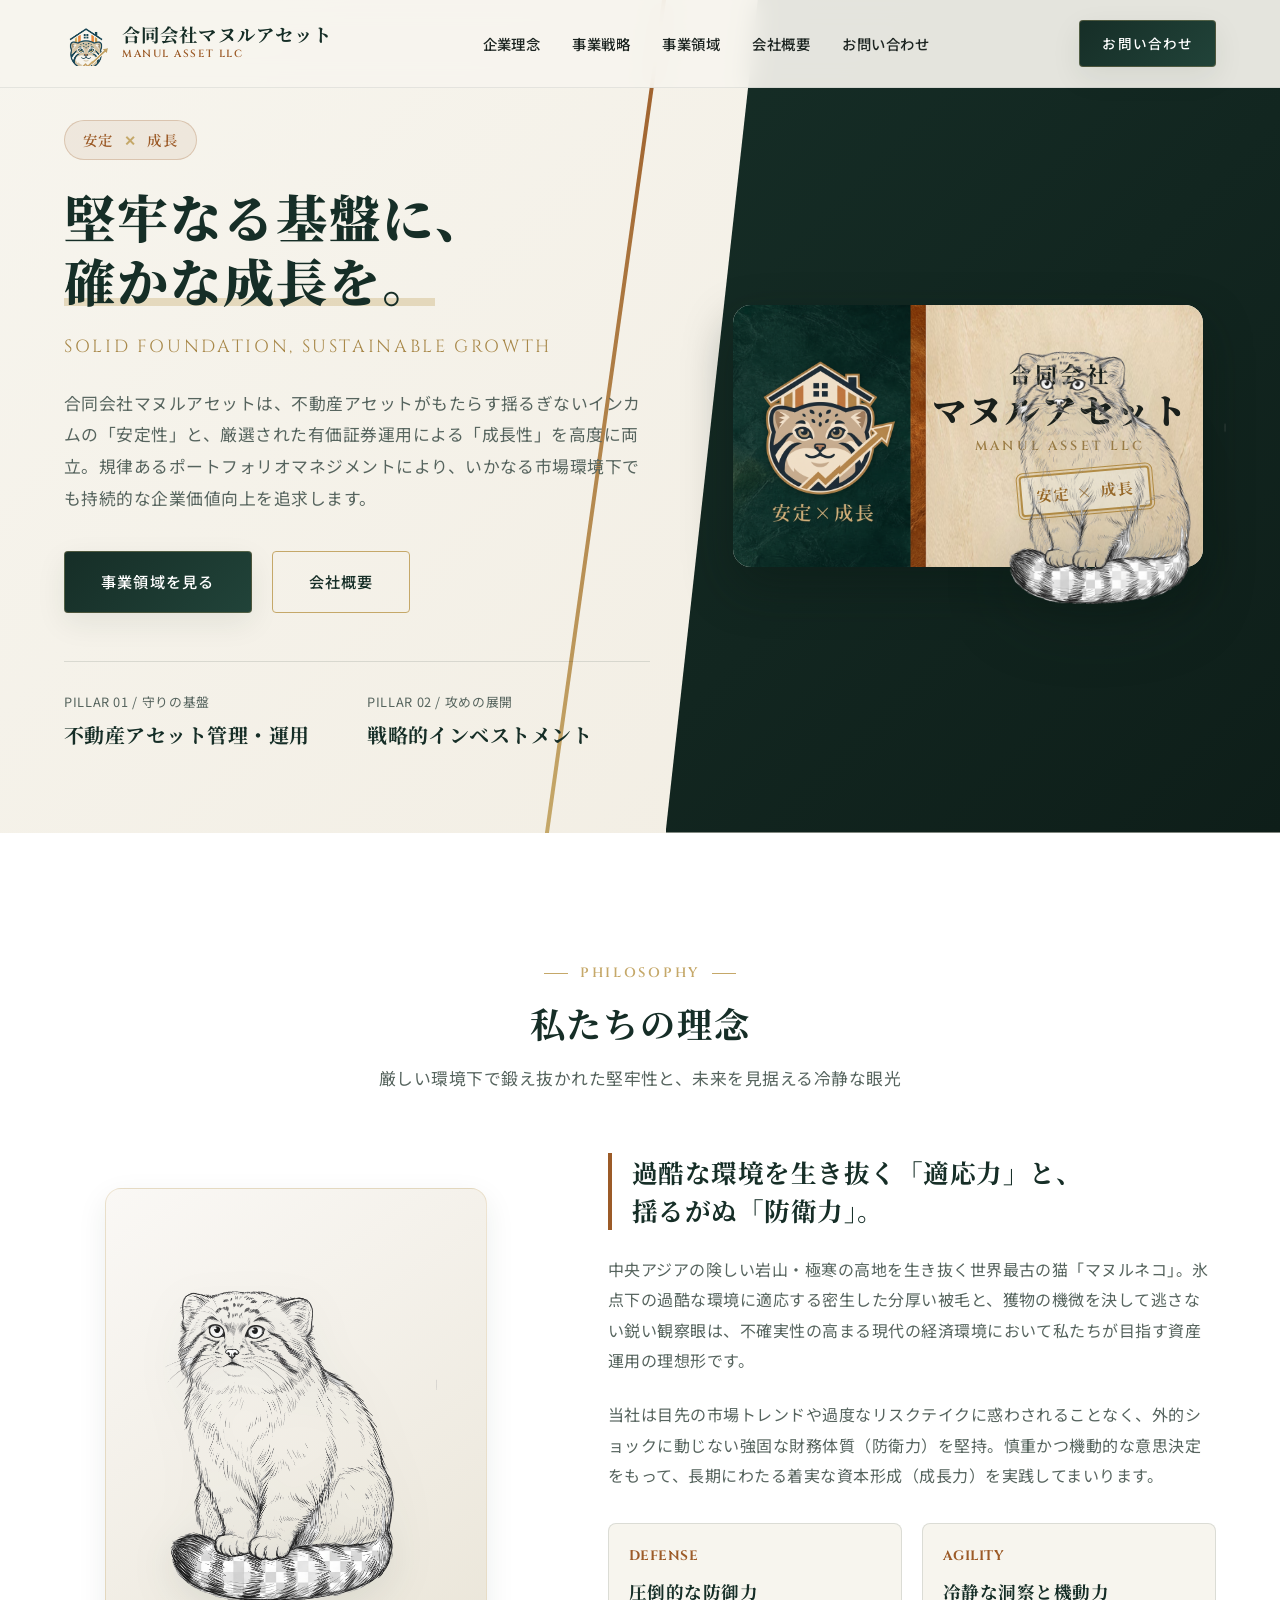
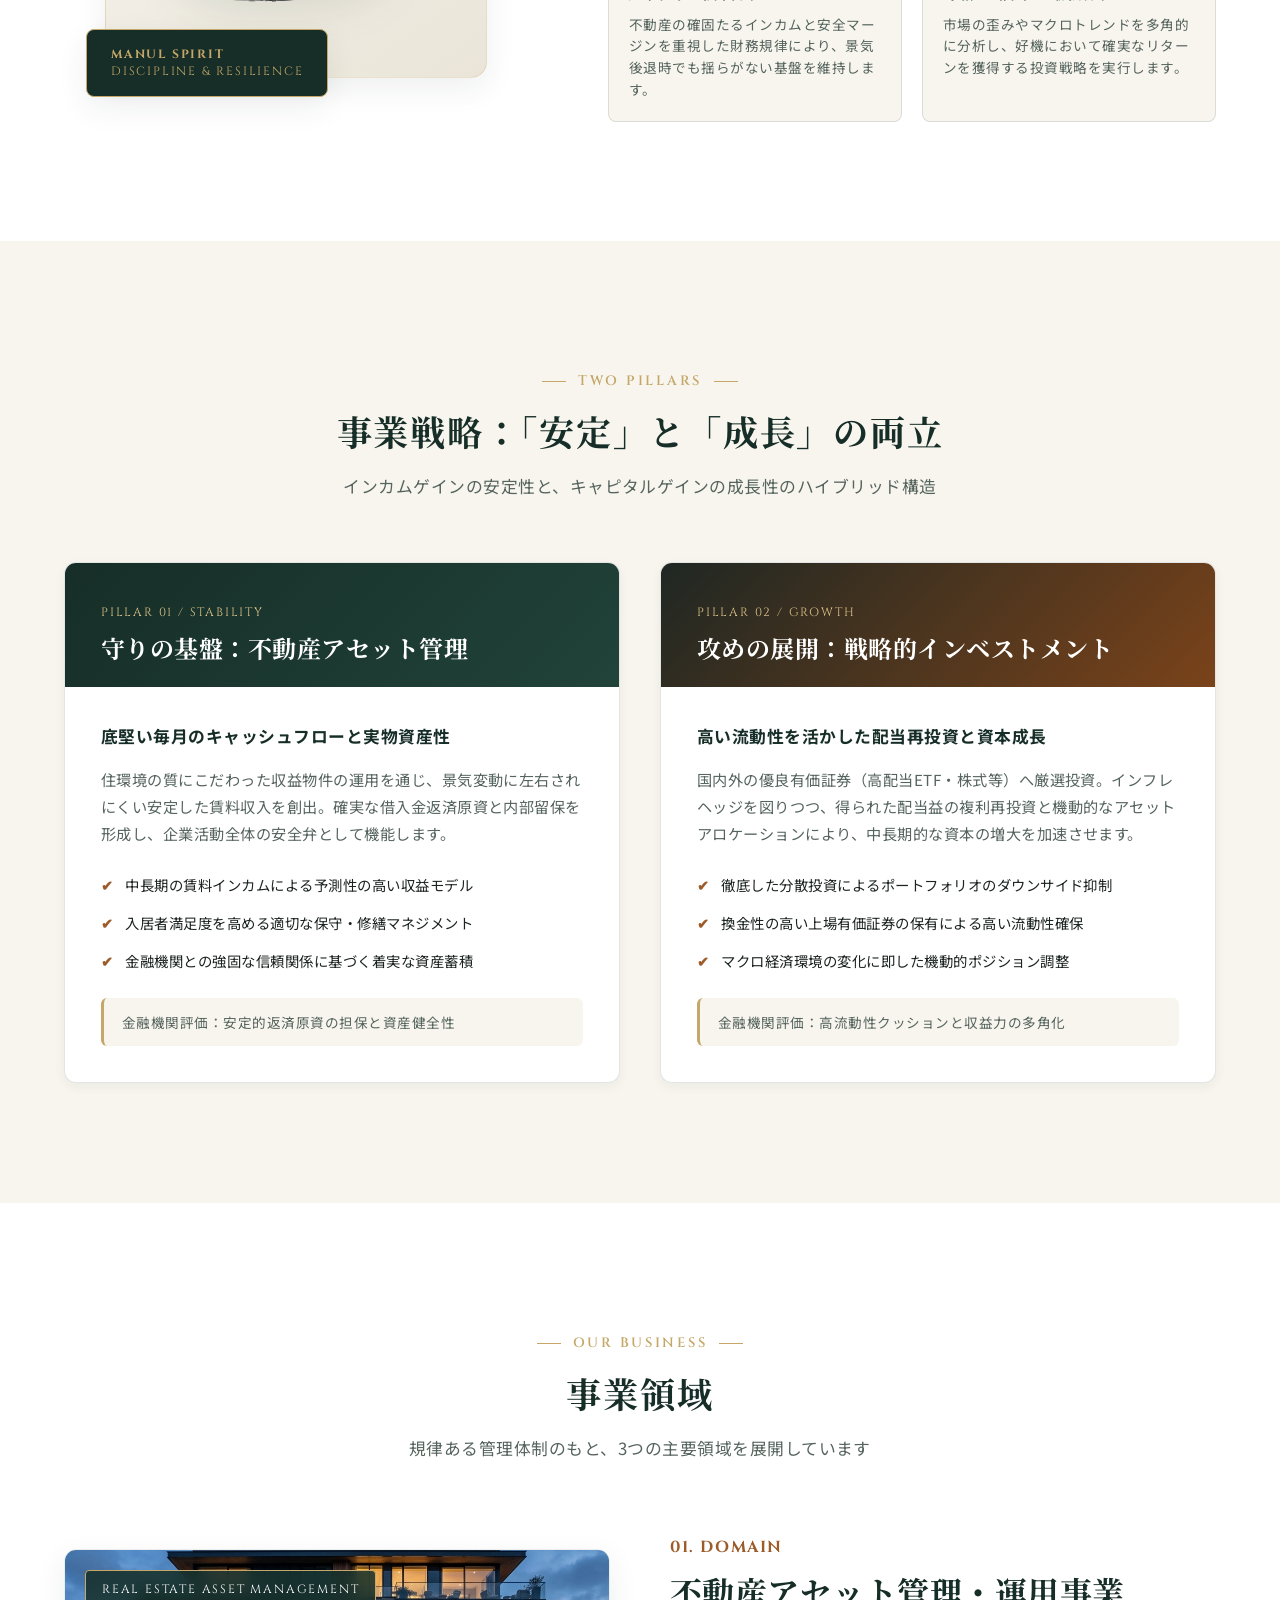
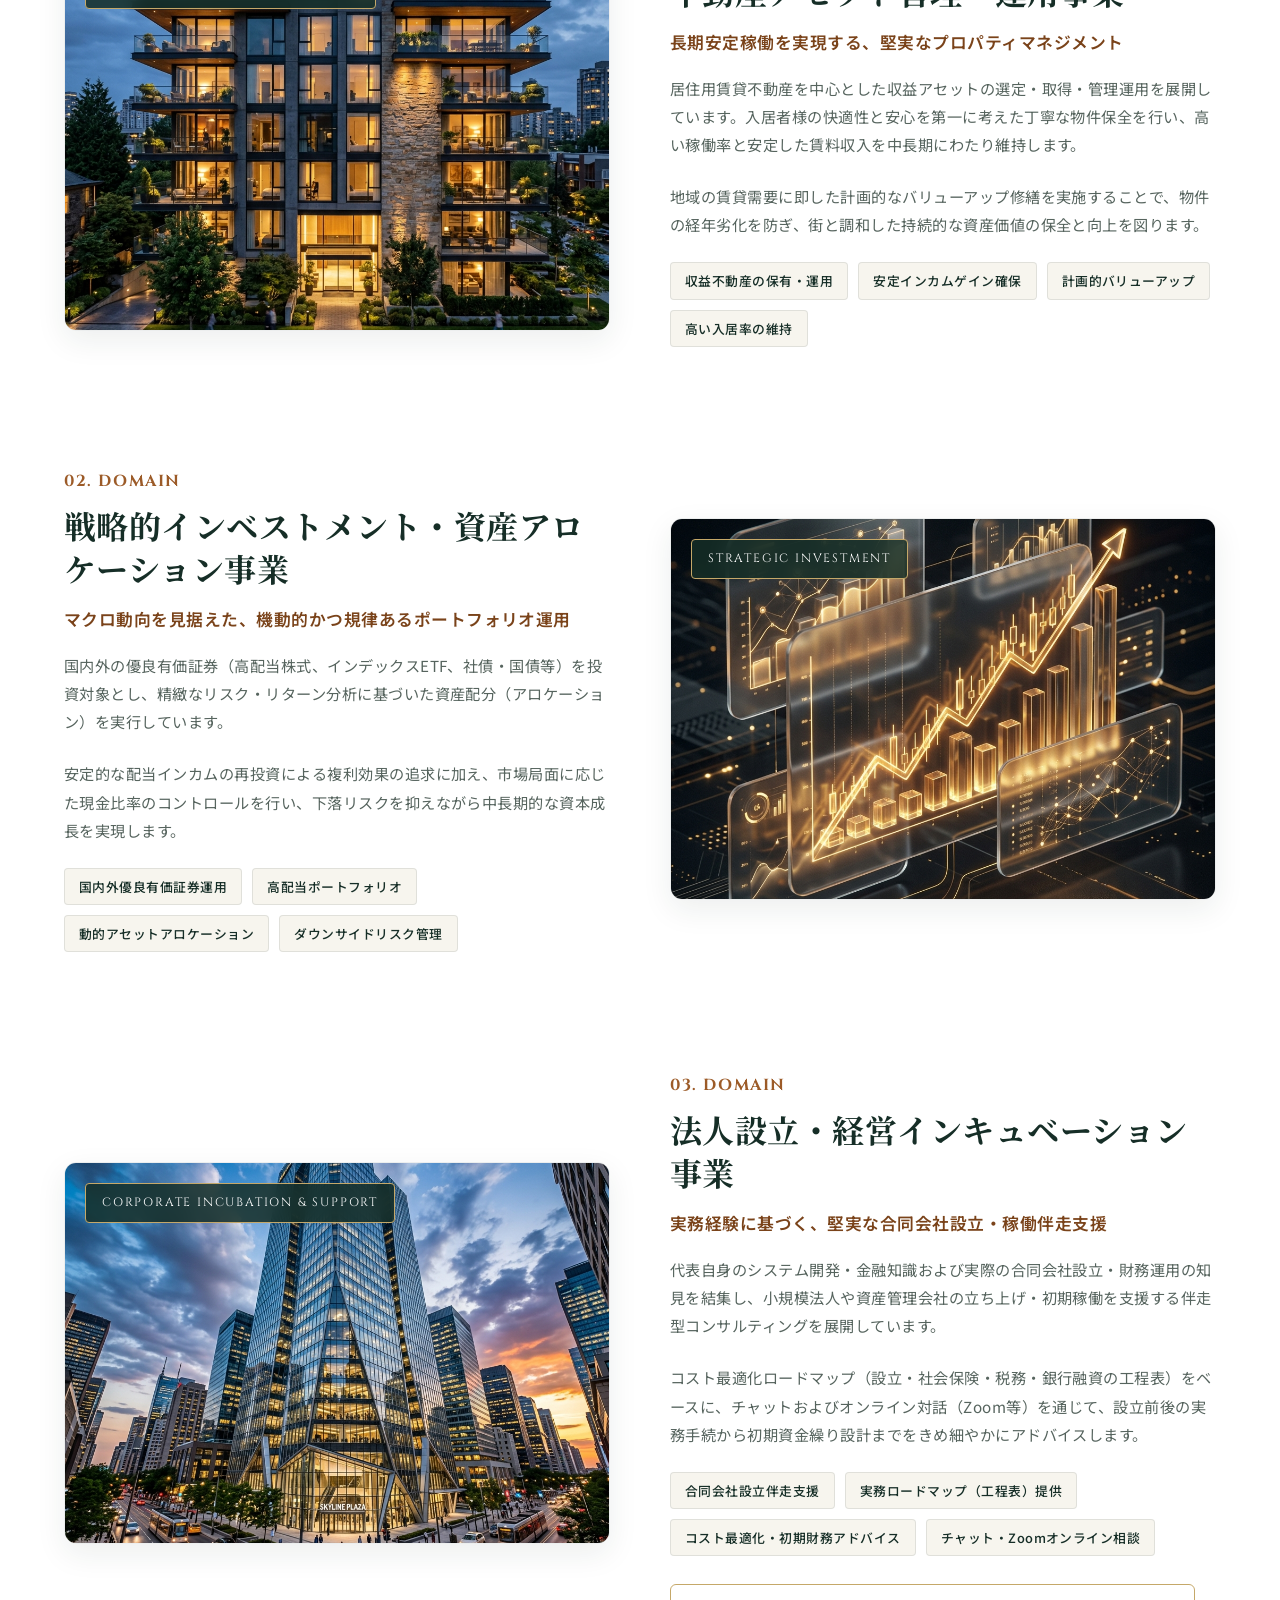
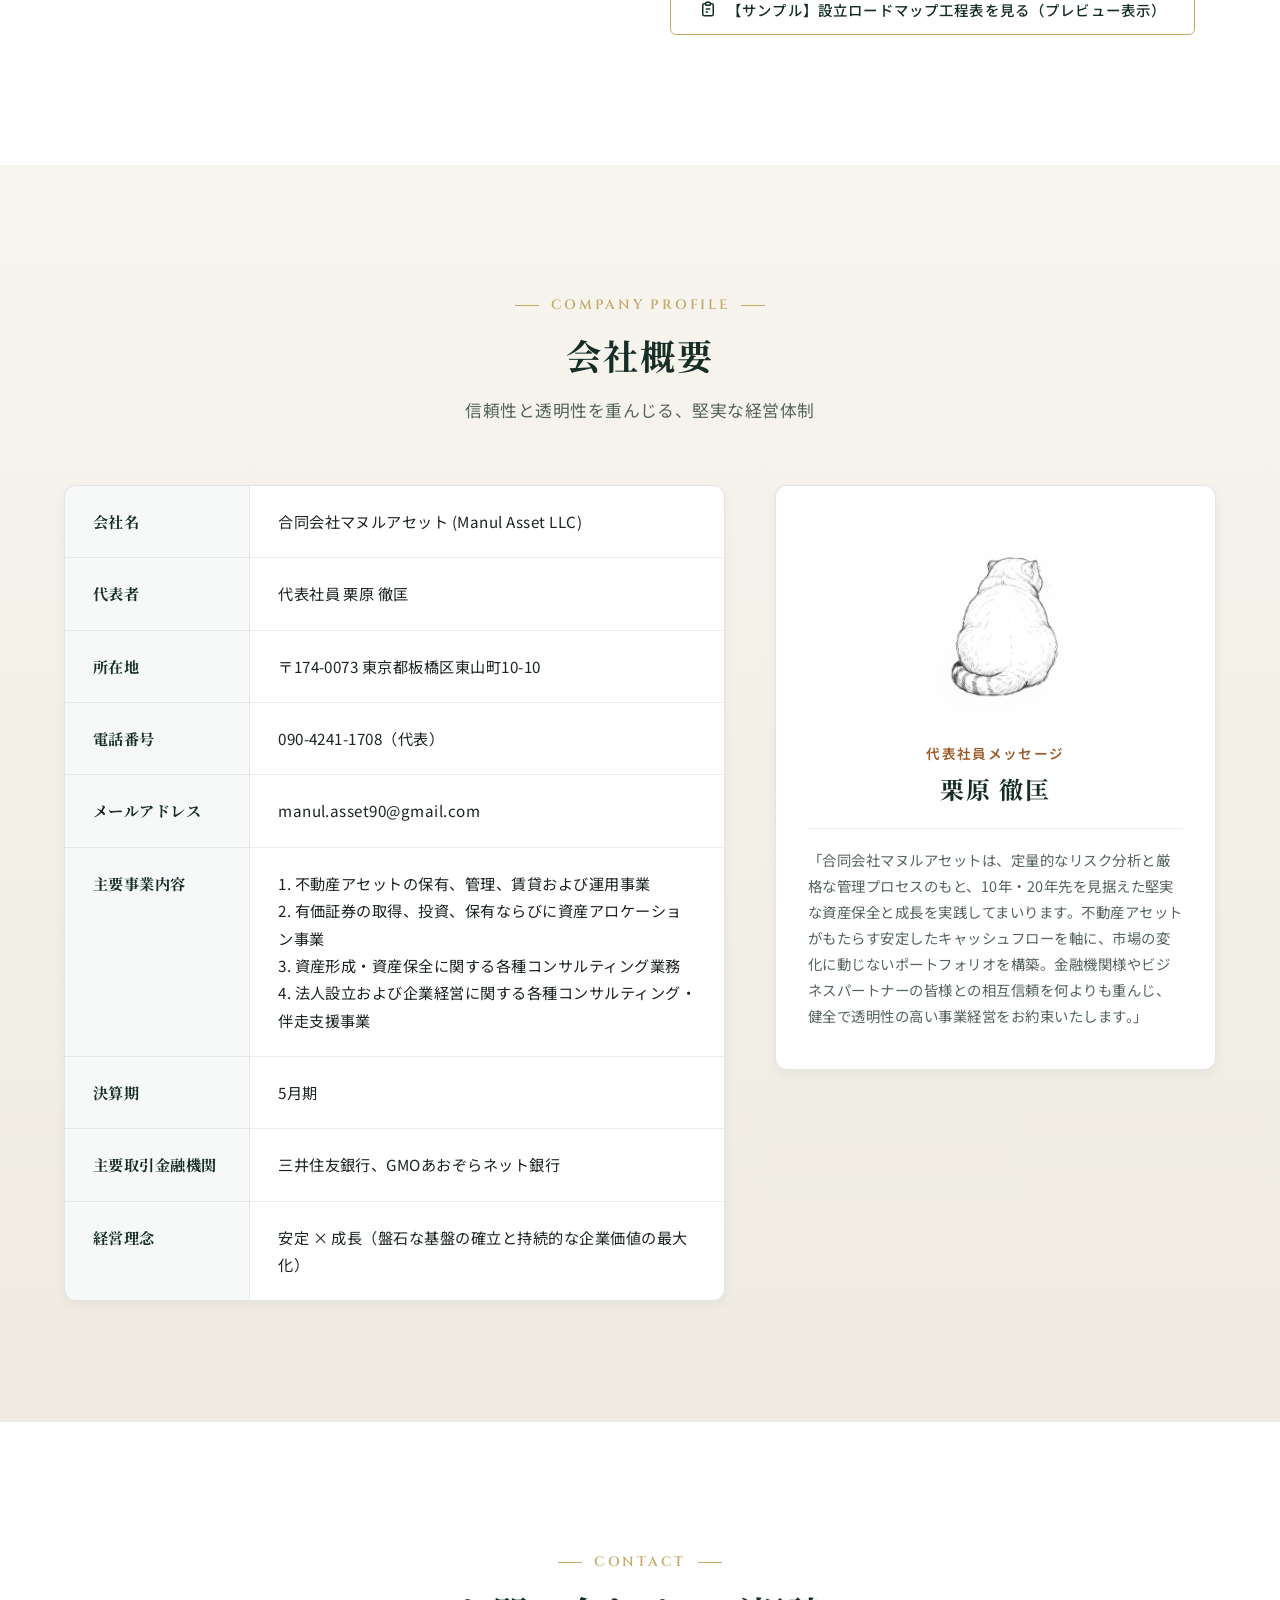
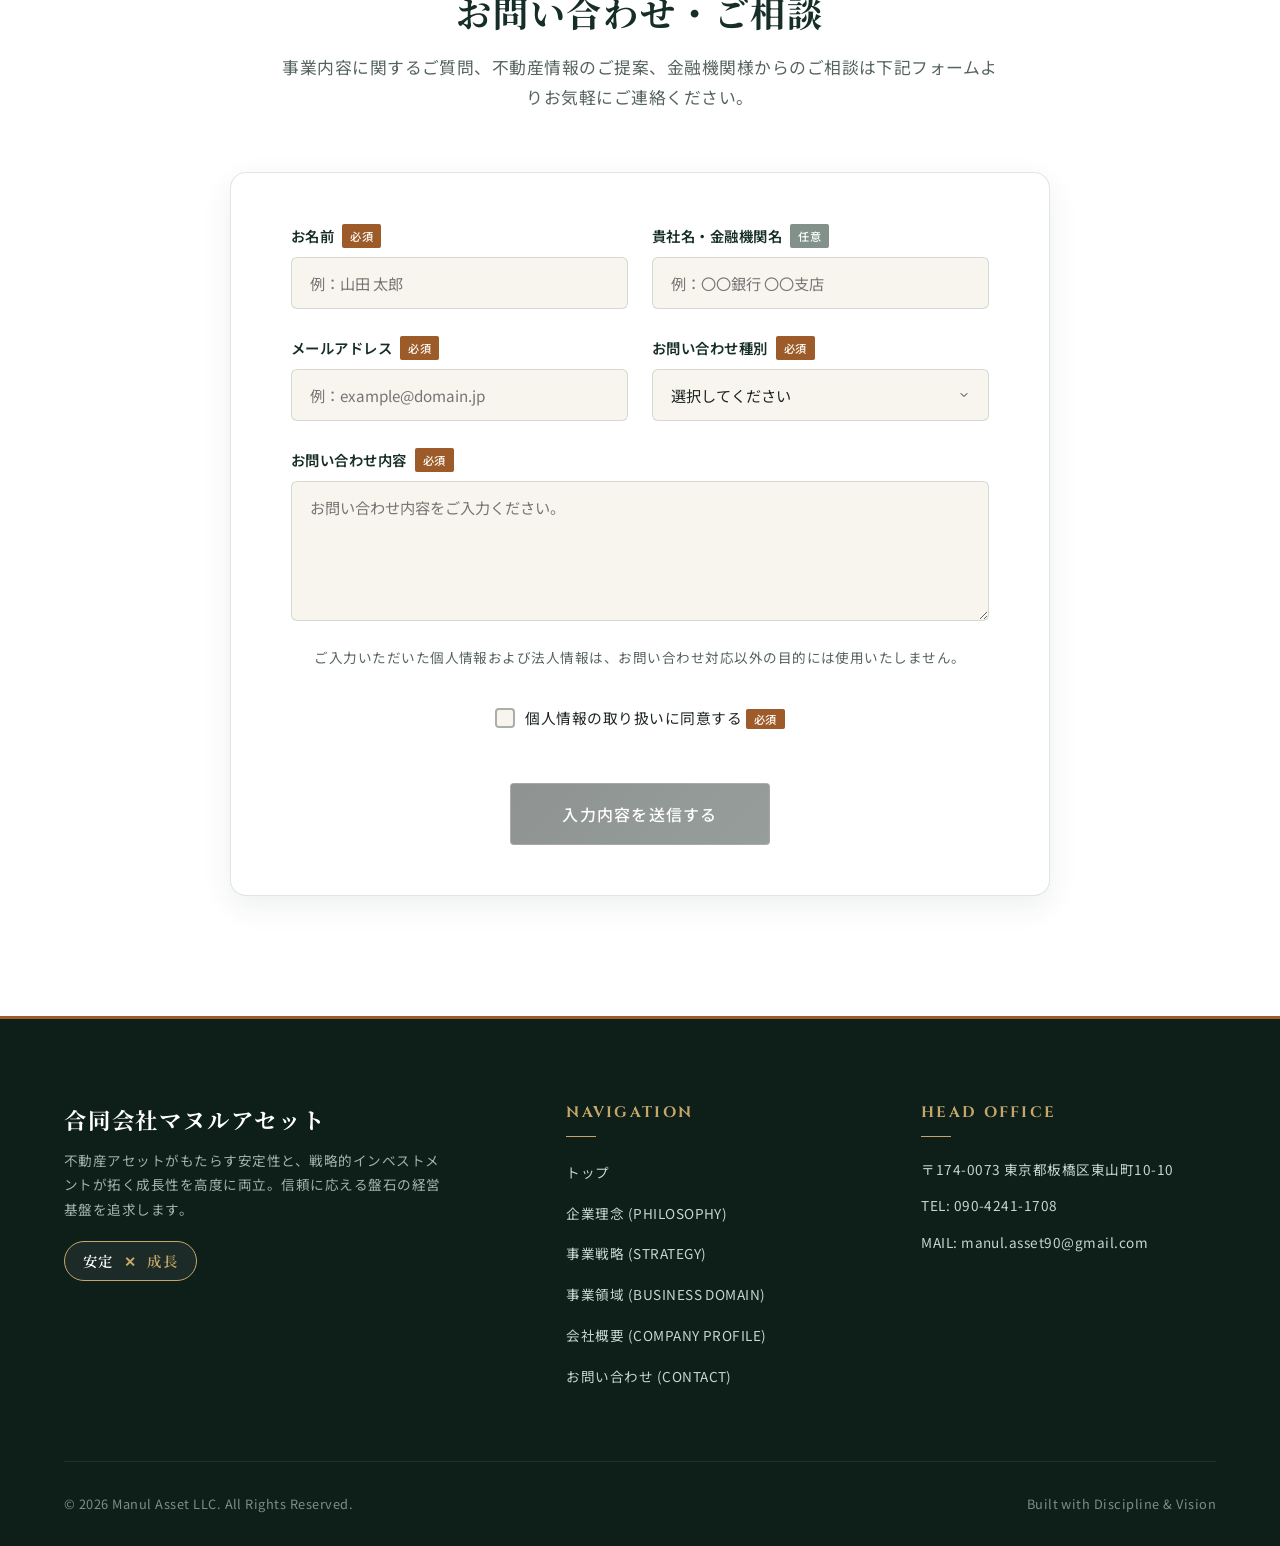
==== index.html @ f6bed377 "Add files via upload" ====
<!DOCTYPE html>
<html lang="ja">
<head>
  <meta charset="UTF-8">
  <meta name="viewport" content="width=device-width, initial-scale=1.0">
  <title>合同会社マヌルアセット ｜ 不動産アセット管理・戦略的インベストメント</title>
  <meta name="description" content="合同会社マヌルアセットの公式コーポレートサイト。不動産アセット管理・運用事業と戦略的インベストメント・資産アロケーション事業を通じて「安定と成長」を追求し、健全で持続的な企業価値向上を実現します。">
  
  <!-- OGP (Open Graph Protocol) / SNS共有メタタグ -->
  <meta property="og:title" content="合同会社マヌルアセット ｜ 不動産アセット管理・戦略的インベストメント">
  <meta property="og:description" content="不動産アセット管理・運用事業と戦略的インベストメント・資産アロケーション事業を通じて「安定と成長」を追求し、健全で持続的な企業価値向上を実現します。">
  <meta property="og:type" content="website">
  <meta property="og:image" content="assets/images/card_plate_bg.png">
  <meta property="og:site_name" content="合同会社マヌルアセット">
  <meta name="twitter:card" content="summary_large_image">
  <meta name="twitter:title" content="合同会社マヌルアセット ｜ 不動産アセット管理・戦略的インベストメント">
  <meta name="twitter:description" content="不動産アセット管理・運用事業と戦略的インベストメント・資産アロケーション事業を通じて「安定と成長」を追求。">
  <meta name="twitter:image" content="assets/images/card_plate_bg.png">
  
  <!-- ファビコン -->
  <link rel="icon" type="image/png" href="assets/images/logo_symbol.png">
  
  <!-- Google Fonts -->
  <link rel="preconnect" href="https://fonts.googleapis.com">
  <link rel="preconnect" href="https://fonts.gstatic.com" crossorigin>
  <link href="https://fonts.googleapis.com/css2?family=Cinzel:wght@500;600;700&family=Noto+Sans+JP:wght@300;400;500;700&family=Noto+Serif+JP:wght@400;600;700;900&display=swap" rel="stylesheet">
  
  <!-- スタイルシート -->
  <link rel="stylesheet" href="assets/css/style.css">
</head>
<body>

  <!-- ========================================================================
       ヘッダー (Header)
       ======================================================================== -->
  <header class="site-header">
    <div class="container header-container">
      <a href="#hero" class="header-brand">
        <img src="assets/images/logo_symbol.png" alt="合同会社マヌルアセット ロゴシンボル" class="brand-symbol">
        <div class="brand-text-wrap">
          <span class="brand-name">合同会社マヌルアセット</span>
          <span class="brand-sub">MANUL ASSET LLC</span>
        </div>
      </a>

      <!-- ナビゲーションメニュー -->
      <nav class="nav-menu">
        <a href="#philosophy" class="nav-link">企業理念</a>
        <a href="#strategy" class="nav-link">事業戦略</a>
        <a href="#business" class="nav-link">事業領域</a>
        <a href="#company" class="nav-link">会社概要</a>
        <a href="#contact" class="nav-link">お問い合わせ</a>
      </nav>

      <!-- CTAボタン -->
      <div class="header-cta">
        <a href="#contact" class="btn btn-primary">お問い合わせ</a>
      </div>

      <!-- モバイルハンバーガーボタン -->
      <button class="mobile-toggle" aria-label="メニューを開閉する">
        <span></span>
        <span></span>
        <span></span>
      </button>
    </div>
  </header>

  <main>
    <!-- ========================================================================
         Hero Section (メインビジュアル)
         ======================================================================== -->
    <section id="hero" class="hero-section">
      <div class="hero-bg-accent"></div>
      <div class="hero-bg-border"></div>

      <div class="container hero-grid">
        <!-- 左側：キャッチコピー・解説 -->
        <div class="hero-content reveal">
          <div class="hero-badge">
            <span>安定</span>
            <span class="arrow">✕</span>
            <span>成長</span>
          </div>
          
          <h1 class="hero-title">
            堅牢なる基盤に、<br>
            <span class="highlight">確かな成長を。</span>
          </h1>
          
          <span class="hero-en-sub">SOLID FOUNDATION, SUSTAINABLE GROWTH</span>
          
          <p class="hero-desc">
            合同会社マヌルアセットは、不動産アセットがもたらす揺るぎないインカムの「安定性」と、厳選された有価証券運用による「成長性」を高度に両立。規律あるポートフォリオマネジメントにより、いかなる市場環境下でも持続的な企業価値向上を追求します。
          </p>

          <div class="hero-actions">
            <a href="#business" class="btn btn-primary">事業領域を見る</a>
            <a href="#company" class="btn btn-outline">会社概要</a>
          </div>

          <!-- 主要指標・コンセプトプレビュー -->
          <div class="hero-metrics">
            <div class="metric-item">
              <span class="metric-label">PILLAR 01 / 守りの基盤</span>
              <span class="metric-val">不動産アセット管理・運用</span>
            </div>
            <div class="metric-item">
              <span class="metric-label">PILLAR 02 / 攻めの展開</span>
              <span class="metric-val">戦略的インベストメント</span>
            </div>
          </div>
        </div>

        <!-- 右側：名刺の重厚感を備えたブランドカード ＆ 前面に重なるマヌルネコ手描き線画 -->
        <div class="hero-visual reveal reveal-delay-1">
          <div class="hero-card-stage">
            <!-- 1. ブランドカード（名刺の本物のテクスチャ・重厚感・クラシックな佇まい） -->
            <div class="authentic-brand-card">
              <img src="assets/images/card_plate_bg.png" alt="合同会社マヌルアセット ブランドカード" class="card-base-bg">
              
              <!-- 右側のアラバスター領域に配置する社名 ＆ 安定×成長スタンプ -->
              <div class="card-content-overlay">
                <div class="card-typography">
                  <span class="card-type-sub">合同会社</span>
                  <h2 class="card-type-main">マヌルアセット</h2>
                  <span class="card-type-en">MANUL ASSET LLC</span>
                </div>
                <div class="card-stamp-badge">
                  <span>安定 &times; 成長</span>
                </div>
              </div>
            </div>

            <!-- 2. 手前（前面）に重なるマヌルネコ手描き線画（通常時は最前面、カードホバーでカードが前面に浮上） -->
            <div class="hero-manul-fg">
              <img src="assets/images/manul_front.png" alt="マヌルネコ手描き線画スケッチ">
            </div>
          </div>
        </div>
      </div>
    </section>

    <!-- ========================================================================
         Philosophy Section (企業理念・マヌルネコの精神)
         ======================================================================== -->
    <section id="philosophy" class="philosophy-section">
      <div class="container">
        <div class="section-header reveal">
          <span class="section-eyebrow">PHILOSOPHY</span>
          <h2 class="section-title">私たちの理念</h2>
          <p class="section-desc">厳しい環境下で鍛え抜かれた堅牢性と、未来を見据える冷静な眼光</p>
        </div>

        <div class="philosophy-grid">
          <!-- 左側：マヌルネコ アートフレーム -->
          <div class="philosophy-image-box reveal">
            <div class="philosophy-image-frame">
              <img src="assets/images/manul_front.png" alt="マヌルネコ スケッチ" class="philosophy-manul-img">
              <div class="philosophy-stamp">
                <strong>MANUL SPIRIT</strong><br>
                DISCIPLINE &amp; RESILIENCE
              </div>
            </div>
          </div>

          <!-- 右側：理念テキスト -->
          <div class="philosophy-content reveal reveal-delay-1">
            <div class="philosophy-quote">
              過酷な環境を生き抜く「適応力」と、<br>
              揺るがぬ「防衛力」。
            </div>
            <p class="philosophy-text">
              中央アジアの険しい岩山・極寒の高地を生き抜く世界最古の猫「マヌルネコ」。氷点下の過酷な環境に適応する密生した分厚い被毛と、獲物の機微を決して逃さない鋭い観察眼は、不確実性の高まる現代の経済環境において私たちが目指す資産運用の理想形です。
            </p>
            <p class="philosophy-text">
              当社は目先の市場トレンドや過度なリスクテイクに惑わされることなく、外的ショックに動じない強固な財務体質（防衛力）を堅持。慎重かつ機動的な意思決定をもって、長期にわたる着実な資本形成（成長力）を実践してまいります。
            </p>

            <!-- 理念のキーバリュー -->
            <div class="philosophy-features">
              <div class="feature-box">
                <div class="feature-icon">DEFENSE</div>
                <div class="feature-title">圧倒的な防御力</div>
                <p class="feature-desc">不動産の確固たるインカムと安全マージンを重視した財務規律により、景気後退時でも揺らがない基盤を維持します。</p>
              </div>
              <div class="feature-box">
                <div class="feature-icon">AGILITY</div>
                <div class="feature-title">冷静な洞察と機動力</div>
                <p class="feature-desc">市場の歪みやマクロトレンドを多角的に分析し、好機において確実なリターンを獲得する投資戦略を実行します。</p>
              </div>
            </div>
          </div>
        </div>
      </div>
    </section>

    <!-- ========================================================================
         Strategy Section (事業戦略・安定と成長の両立モデル)
         ======================================================================== -->
    <section id="strategy" class="strategy-section">
      <div class="container">
        <div class="section-header reveal">
          <span class="section-eyebrow">TWO PILLARS</span>
          <h2 class="section-title">事業戦略：「安定」と「成長」の両立</h2>
          <p class="section-desc">インカムゲインの安定性と、キャピタルゲインの成長性のハイブリッド構造</p>
        </div>

        <div class="strategy-pillars-grid">
          <!-- Pillar 1: 守りの基盤 -->
          <div class="pillar-card reveal">
            <div class="pillar-header">
              <span class="pillar-tag">PILLAR 01 / STABILITY</span>
              <h3 class="pillar-name">守りの基盤：不動産アセット管理</h3>
            </div>
            <div class="pillar-body">
              <div>
                <h4 class="pillar-core-concept">底堅い毎月のキャッシュフローと実物資産性</h4>
                <p class="pillar-desc">
                  住環境の質にこだわった収益物件の運用を通じ、景気変動に左右されにくい安定した賃料収入を創出。確実な借入金返済原資と内部留保を形成し、企業活動全体の安全弁として機能します。
                </p>
                <div class="pillar-points">
                  <div class="pillar-point-item">中長期の賃料インカムによる予測性の高い収益モデル</div>
                  <div class="pillar-point-item">入居者満足度を高める適切な保守・修繕マネジメント</div>
                  <div class="pillar-point-item">金融機関との強固な信頼関係に基づく着実な資産蓄積</div>
                </div>
              </div>
              <div class="pillar-footer-badge">
                金融機関評価：安定的返済原資の担保と資産健全性
              </div>
            </div>
          </div>

          <!-- Pillar 2: 攻めの展開 -->
          <div class="pillar-card reveal reveal-delay-1">
            <div class="pillar-header investment">
              <span class="pillar-tag">PILLAR 02 / GROWTH</span>
              <h3 class="pillar-name">攻めの展開：戦略的インベストメント</h3>
            </div>
            <div class="pillar-body">
              <div>
                <h4 class="pillar-core-concept">高い流動性を活かした配当再投資と資本成長</h4>
                <p class="pillar-desc">
                  国内外の優良有価証券（高配当ETF・株式等）へ厳選投資。インフレヘッジを図りつつ、得られた配当益の複利再投資と機動的なアセットアロケーションにより、中長期的な資本の増大を加速させます。
                </p>
                <div class="pillar-points">
                  <div class="pillar-point-item">徹底した分散投資によるポートフォリオのダウンサイド抑制</div>
                  <div class="pillar-point-item">換金性の高い上場有価証券の保有による高い流動性確保</div>
                  <div class="pillar-point-item">マクロ経済環境の変化に即した機動的ポジション調整</div>
                </div>
              </div>
              <div class="pillar-footer-badge">
                金融機関評価：高流動性クッションと収益力の多角化
              </div>
            </div>
          </div>
        </div>
      </div>
    </section>

    <!-- ========================================================================
         Business Domain Section (事業領域の詳細)
         ======================================================================== -->
    <section id="business" class="business-section">
      <div class="container">
        <div class="section-header reveal">
          <span class="section-eyebrow">OUR BUSINESS</span>
          <h2 class="section-title">事業領域</h2>
          <p class="section-desc">規律ある管理体制のもと、3つの主要領域を展開しています</p>
        </div>

        <!-- 領域 1: 不動産アセット管理・運用事業 -->
        <div class="business-item reveal">
          <div class="business-visual">
            <span class="business-badge">REAL ESTATE ASSET MANAGEMENT</span>
            <img src="assets/images/business_rental.png" alt="不動産アセット管理・運用事業">
          </div>
          <div class="business-info">
            <span class="business-num">01. DOMAIN</span>
            <h3 class="business-heading">不動産アセット管理・運用事業</h3>
            <p class="business-lead">長期安定稼働を実現する、堅実なプロパティマネジメント</p>
            <p class="business-paragraph">
              居住用賃貸不動産を中心とした収益アセットの選定・取得・管理運用を展開しています。入居者様の快適性と安心を第一に考えた丁寧な物件保全を行い、高い稼働率と安定した賃料収入を中長期にわたり維持します。
            </p>
            <p class="business-paragraph">
              地域の賃貸需要に即した計画的なバリューアップ修繕を実施することで、物件の経年劣化を防ぎ、街と調和した持続的な資産価値の保全と向上を図ります。
            </p>
            <div class="business-tags">
              <span class="business-tag">収益不動産の保有・運用</span>
              <span class="business-tag">安定インカムゲイン確保</span>
              <span class="business-tag">計画的バリューアップ</span>
              <span class="business-tag">高い入居率の維持</span>
            </div>
          </div>
        </div>

        <!-- 領域 2: 戦略的インベストメント・資産アロケーション事業 -->
        <div class="business-item reversed reveal">
          <div class="business-visual">
            <span class="business-badge">STRATEGIC INVESTMENT</span>
            <img src="assets/images/business_securities.png" alt="戦略的インベストメント・資産アロケーション事業">
          </div>
          <div class="business-info">
            <span class="business-num">02. DOMAIN</span>
            <h3 class="business-heading">戦略的インベストメント・資産アロケーション事業</h3>
            <p class="business-lead">マクロ動向を見据えた、機動的かつ規律あるポートフォリオ運用</p>
            <p class="business-paragraph">
              国内外の優良有価証券（高配当株式、インデックスETF、社債・国債等）を投資対象とし、精緻なリスク・リターン分析に基づいた資産配分（アロケーション）を実行しています。
            </p>
            <p class="business-paragraph">
              安定的な配当インカムの再投資による複利効果の追求に加え、市場局面に応じた現金比率のコントロールを行い、下落リスクを抑えながら中長期的な資本成長を実現します。
            </p>
            <div class="business-tags">
              <span class="business-tag">国内外優良有価証券運用</span>
              <span class="business-tag">高配当ポートフォリオ</span>
              <span class="business-tag">動的アセットアロケーション</span>
              <span class="business-tag">ダウンサイドリスク管理</span>
            </div>
          </div>
        </div>

        <!-- 領域 3: 法人設立・経営インキュベーション事業 -->
        <div class="business-item reveal">
          <div class="business-visual">
            <span class="business-badge">CORPORATE INCUBATION & SUPPORT</span>
            <img src="assets/images/business_trading.png" alt="法人設立・経営インキュベーション事業">
          </div>
          <div class="business-info">
            <span class="business-num">03. DOMAIN</span>
            <h3 class="business-heading">法人設立・経営インキュベーション事業</h3>
            <p class="business-lead">実務経験に基づく、堅実な合同会社設立・稼働伴走支援</p>
            <p class="business-paragraph">
              代表自身のシステム開発・金融知識および実際の合同会社設立・財務運用の知見を結集し、小規模法人や資産管理会社の立ち上げ・初期稼働を支援する伴走型コンサルティングを展開しています。
            </p>
            <p class="business-paragraph">
              コスト最適化ロードマップ（設立・社会保険・税務・銀行融資の工程表）をベースに、チャットおよびオンライン対話（Zoom等）を通じて、設立前後の実務手続から初期資金繰り設計までをきめ細やかにアドバイスします。
            </p>
            <div class="business-tags">
              <span class="business-tag">合同会社設立伴走支援</span>
              <span class="business-tag">実務ロードマップ（工程表）提供</span>
              <span class="business-tag">コスト最適化・初期財務アドバイス</span>
              <span class="business-tag">チャット・Zoomオンライン相談</span>
            </div>
            <div class="business-action-wrap">
              <button class="btn btn-outline business-roadmap-btn" id="openRoadmapBtn">
                <svg width="18" height="18" viewBox="0 0 24 24" fill="none" stroke="currentColor" stroke-width="2" aria-hidden="true">
                  <path d="M9 5H7a2 2 0 0 0-2 2v12a2 2 0 0 0 2 2h10a2 2 0 0 0 2-2V7a2 2 0 0 0-2-2h-2"/>
                  <rect x="9" y="3" width="6" height="4" rx="1"/>
                  <line x1="9" y1="12" x2="15" y2="12"/>
                  <line x1="9" y1="16" x2="12" y2="16"/>
                </svg>
                【サンプル】設立ロードマップ工程表を見る（プレビュー表示）
              </button>
            </div>
          </div>
        </div>
      </div>
    </section>

    <!-- ========================================================================
         Company Profile Section (会社概要)
         ======================================================================== -->
    <section id="company" class="company-section">
      <div class="container">
        <div class="section-header reveal">
          <span class="section-eyebrow">COMPANY PROFILE</span>
          <h2 class="section-title">会社概要</h2>
          <p class="section-desc">信頼性と透明性を重んじる、堅実な経営体制</p>
        </div>

        <div class="company-grid">
          <!-- 左側：会社情報テーブル -->
          <div class="profile-table-wrap reveal">
            <table class="profile-table">
              <tbody>
                <tr>
                  <th>会社名</th>
                  <td>合同会社マヌルアセット (Manul Asset LLC)</td>
                </tr>
                <tr>
                  <th>代表者</th>
                  <td>代表社員 栗原 徹匡</td>
                </tr>
                <tr>
                  <th>所在地</th>
                  <td>〒174-0073 東京都板橋区東山町10-10</td>
                </tr>
                <tr>
                  <th>電話番号</th>
                  <td>090-4241-1708（代表）</td>
                </tr>
                <tr>
                  <th>メールアドレス</th>
                  <td>manul.asset90@gmail.com</td>
                </tr>
                <tr>
                  <th>主要事業内容</th>
                  <td>
                    1. 不動産アセットの保有、管理、賃貸および運用事業<br>
                    2. 有価証券の取得、投資、保有ならびに資産アロケーション事業<br>
                    3. 資産形成・資産保全に関する各種コンサルティング業務<br>
                    4. 法人設立および企業経営に関する各種コンサルティング・伴走支援事業
                  </td>
                </tr>
                <tr>
                  <th>決算期</th>
                  <td>5月期</td>
                </tr>
                <tr>
                  <th>主要取引金融機関</th>
                  <td>三井住友銀行、GMOあおぞらネット銀行</td>
                </tr>
                <tr>
                  <th>経営理念</th>
                  <td>安定 × 成長（盤石な基盤の確立と持続的な企業価値の最大化）</td>
                </tr>
              </tbody>
            </table>
          </div>

          <!-- 右側：代表挨拶 ＆ マヌルネコ背面カード（守りと信頼の象徴） -->
          <div class="representative-card reveal reveal-delay-1">
            <img src="assets/images/manul_back.png" alt="マヌルネコ背面（守りの象徴）" class="rep-manul-img">
            <span class="rep-title">代表社員メッセージ</span>
            <h3 class="rep-name">栗原 徹匡</h3>
            <p class="rep-message">
              「合同会社マヌルアセットは、定量的なリスク分析と厳格な管理プロセスのもと、10年・20年先を見据えた堅実な資産保全と成長を実践してまいります。不動産アセットがもたらす安定したキャッシュフローを軸に、市場の変化に動じないポートフォリオを構築。金融機関様やビジネスパートナーの皆様との相互信頼を何よりも重んじ、健全で透明性の高い事業経営をお約束いたします。」
            </p>
          </div>
        </div>
      </div>
    </section>

    <!-- ========================================================================
         Contact Section (お問い合わせフォーム)
         ======================================================================== -->
    <section id="contact" class="contact-section">
      <div class="container">
        <div class="section-header reveal">
          <span class="section-eyebrow">CONTACT</span>
          <h2 class="section-title">お問い合わせ・ご相談</h2>
          <p class="section-desc">
            事業内容に関するご質問、不動産情報のご提案、金融機関様からのご相談は下記フォームよりお気軽にご連絡ください。
          </p>
        </div>

        <div class="contact-card reveal">
          <form id="contactForm" class="contact-form">
            <div class="form-row">
              <div class="form-group">
                <label for="name" class="form-label">
                  お名前 <span class="req-badge">必須</span>
                </label>
                <input type="text" id="name" name="name" class="form-control" placeholder="例：山田 太郎" required>
              </div>

              <div class="form-group">
                <label for="companyName" class="form-label">
                  貴社名・金融機関名 <span class="opt-badge">任意</span>
                </label>
                <input type="text" id="companyName" name="companyName" class="form-control" placeholder="例：〇〇銀行 〇〇支店">
              </div>
            </div>

            <div class="form-row">
              <div class="form-group">
                <label for="email" class="form-label">
                  メールアドレス <span class="req-badge">必須</span>
                </label>
                <input type="email" id="email" name="email" class="form-control" placeholder="例：example@domain.jp" required>
              </div>

              <div class="form-group">
                <label for="category" class="form-label">
                  お問い合わせ種別 <span class="req-badge">必須</span>
                </label>
                <select id="category" name="category" class="form-control" required>
                  <option value="" disabled selected>選択してください</option>
                  <option value="business">事業内容について</option>
                  <option value="property">収益不動産情報のご提案</option>
                  <option value="financing">金融取引・融資のご相談</option>
                  <option value="incubation">合同会社の設立・伴走支援のご相談</option>
                  <option value="other">その他のお問い合わせ</option>
                </select>
              </div>
            </div>

            <div class="form-group">
              <label for="message" class="form-label">
                お問い合わせ内容 <span class="req-badge">必須</span>
              </label>
              <textarea id="message" name="message" class="form-control" placeholder="お問い合わせ内容をご入力ください。" required></textarea>
            </div>

            <p class="privacy-notice">
              ご入力いただいた個人情報および法人情報は、お問い合わせ対応以外の目的には使用いたしません。
            </p>

            <!-- 個人情報取り扱い同意チェックボックス -->
            <div class="form-agreement">
              <label class="agreement-label" for="privacyAgreement">
                <input type="checkbox" id="privacyAgreement" name="privacyAgreement" required>
                <span>個人情報の取り扱いに同意する <span class="req-badge">必須</span></span>
              </label>
            </div>

            <div class="form-submit-wrap">
              <button type="submit" id="submitBtn" class="btn btn-primary" disabled>
                入力内容を送信する
              </button>
            </div>
          </form>
        </div>
      </div>
    </section>
  </main>

  <!-- ========================================================================
       フッター (Footer)
       ======================================================================== -->
  <footer class="site-footer">
    <div class="container">
      <div class="footer-top">
        <div>
          <h3 class="footer-brand-title">合同会社マヌルアセット</h3>
          <p class="footer-brand-desc">
            不動産アセットがもたらす安定性と、戦略的インベストメントが拓く成長性を高度に両立。信頼に応える盤石の経営基盤を追求します。
          </p>
          <div class="hero-badge" style="background: rgba(255,255,255,0.06); border-color: var(--color-brass);">
            <span style="color: #ffffff;">安定</span>
            <span class="arrow">✕</span>
            <span style="color: var(--color-brass);">成長</span>
          </div>
        </div>

        <div>
          <h4 class="footer-heading">NAVIGATION</h4>
          <ul class="footer-links">
            <li><a href="#hero">トップ</a></li>
            <li><a href="#philosophy">企業理念 (PHILOSOPHY)</a></li>
            <li><a href="#strategy">事業戦略 (STRATEGY)</a></li>
            <li><a href="#business">事業領域 (BUSINESS DOMAIN)</a></li>
            <li><a href="#company">会社概要 (COMPANY PROFILE)</a></li>
            <li><a href="#contact">お問い合わせ (CONTACT)</a></li>
          </ul>
        </div>

        <div>
          <h4 class="footer-heading">HEAD OFFICE</h4>
          <div class="footer-info-item">
            <span>〒174-0073 東京都板橋区東山町10-10</span>
          </div>
          <div class="footer-info-item">
            <span>TEL: 090-4241-1708</span>
          </div>
          <div class="footer-info-item">
            <span>MAIL: manul.asset90@gmail.com</span>
          </div>
        </div>
      </div>

      <div class="footer-bottom">
        <p>&copy; 2026 Manul Asset LLC. All Rights Reserved.</p>
        <p>Built with Discipline &amp; Vision</p>
      </div>
    </div>
  </footer>

  <!-- ========================================================================
       トップへ戻るボタン (マヌルネコワンポイント)
       ======================================================================== -->
  <button class="back-to-top" aria-label="ページトップへ戻る">
    <img src="assets/images/logo_symbol.png" alt="トップへ">
  </button>

  <!-- ========================================================================
       送信完了トースト通知
       ======================================================================== -->
  <div id="toastNotification" class="toast-notification">
    <img src="assets/images/logo_symbol.png" alt="マヌルアセット" class="toast-manul">
    <div class="toast-content">
      <h4>送信が完了いたしました</h4>
      <p>お問い合わせありがとうございます。内容を確認のうえ、担当者よりご連絡差し上げます。</p>
    </div>
  </div>

  <!-- ========================================================================
       工程表サンプルプレビューモーダル (#roadmapModal)
       ======================================================================== -->
  <div id="roadmapModal" class="roadmap-modal-overlay" role="dialog" aria-modal="true" aria-labelledby="roadmapModalTitle">
    <div class="roadmap-modal-container">
      <!-- SAMPLE ウォーターマーク（CSS背景パターン） -->
      <div class="roadmap-watermark" aria-hidden="true"></div>

      <!-- モーダルヘッダー -->
      <div class="roadmap-modal-header">
        <div>
          <span class="roadmap-modal-eyebrow">SAMPLE PREVIEW</span>
          <h2 class="roadmap-modal-title" id="roadmapModalTitle">合同会社設立・稼働準備 完全ロードマップ</h2>
          <p class="roadmap-modal-subtitle">v2.10 汎用マスター版（サンプル）</p>
        </div>
        <button class="roadmap-modal-close" id="closeRoadmapBtn" aria-label="モーダルを閉じる">&times;</button>
      </div>

      <!-- モーダルボディ（スクロール可能） -->
      <div class="roadmap-modal-body">

        <!-- コストシミュレーション概要 -->
        <div class="roadmap-cost-summary">
          <div class="roadmap-cost-item">
            <span class="roadmap-cost-label">一般相場（フル代行）</span>
            <span class="roadmap-cost-val">約 429,000円</span>
          </div>
          <div class="roadmap-cost-arrow">→</div>
          <div class="roadmap-cost-item highlight">
            <span class="roadmap-cost-label">効率化時の実費目安</span>
            <span class="roadmap-cost-val">約 73,200円</span>
          </div>
          <div class="roadmap-cost-save">
            <span>🌟 削減見込み額</span>
            <strong>約 355,800円</strong>
          </div>
        </div>

        <!-- フェーズ A: 会社設立前 -->
        <div class="roadmap-phase">
          <h3 class="roadmap-phase-title">A. 会社設立前の準備フェーズ</h3>
          <div class="roadmap-table-wrap">
            <table class="roadmap-table">
              <thead>
                <tr><th>タスク内容</th><th>担当</th><th>実費</th><th>詳細</th></tr>
              </thead>
              <tbody>
                <tr class="roadmap-task-row"><td>1-1. 会社基本情報の決定</td><td>👤 自身</td><td>0円</td><td><span class="roadmap-lock-icon">🔒</span></td></tr>
                <tr class="roadmap-task-row"><td>1-2. 個人の印鑑証明書の取得</td><td>👤 自身</td><td>200円</td><td><span class="roadmap-lock-icon">🔒</span></td></tr>
                <tr class="roadmap-task-row"><td>1-3. 会社の実印作成（3点セット）</td><td>👤 自身</td><td>5,000円</td><td><span class="roadmap-lock-icon">🔒</span></td></tr>
                <tr class="roadmap-task-row"><td>1-6. 定款の作成・電子署名</td><td>🧑‍💼 行政書士</td><td>5,000円</td><td><span class="roadmap-lock-icon">🔒</span></td></tr>
                <tr class="roadmap-task-row"><td>1-10. 登記申請用印紙購入</td><td>👤 自身</td><td>60,000円</td><td><span class="roadmap-lock-icon">🔒</span></td></tr>
                <tr class="roadmap-task-row"><td>1-11. 法務局への登記申請</td><td>👤 自身</td><td>60,000円</td><td><span class="roadmap-lock-icon">🔒</span></td></tr>
              </tbody>
            </table>
          </div>
        </div>

        <!-- フェーズ B: 設立直後 -->
        <div class="roadmap-phase">
          <h3 class="roadmap-phase-title">B. 会社設立直後フェーズ（登記完了後）</h3>
          <div class="roadmap-table-wrap">
            <table class="roadmap-table">
              <thead>
                <tr><th>タスク内容</th><th>担当</th><th>実費</th><th>詳細</th></tr>
              </thead>
              <tbody>
                <tr class="roadmap-task-row"><td>2-3. 印鑑カード発行・謄本等の取得</td><td>👤 自身</td><td>3,000円</td><td><span class="roadmap-lock-icon">🔒</span></td></tr>
                <tr class="roadmap-task-row"><td>2-5. 設立届・青色申告等の提出</td><td>🧑‍💼 税理士</td><td>0円</td><td><span class="roadmap-lock-icon">🔒</span></td></tr>
                <tr class="roadmap-task-row"><td>2-7. 社会保険への加入手続き</td><td>👤 自身</td><td>0円</td><td><span class="roadmap-lock-icon">🔒</span></td></tr>
                <tr class="roadmap-task-row"><td>2-8. 法人口座・カードの申し込み</td><td>👤 自身</td><td>0円</td><td><span class="roadmap-lock-icon">🔒</span></td></tr>
              </tbody>
            </table>
          </div>
        </div>

        <!-- フェーズ C & D（抜粋） -->
        <div class="roadmap-phase">
          <h3 class="roadmap-phase-title">C. 稼働・運用フェーズ &nbsp;/&nbsp; D. 資金調達フェーズ（抜粋）</h3>
          <div class="roadmap-table-wrap">
            <table class="roadmap-table">
              <thead>
                <tr><th>タスク内容</th><th>担当</th><th>実費</th><th>詳細</th></tr>
              </thead>
              <tbody>
                <tr class="roadmap-task-row"><td>3-2. クラウド会計ソフトの導入・連携</td><td>👤 自身</td><td>実費</td><td><span class="roadmap-lock-icon">🔒</span></td></tr>
                <tr class="roadmap-task-row"><td>3-5. 第1回 社会保険料の口座引き落とし</td><td>👤 自身</td><td>22,904円</td><td><span class="roadmap-lock-icon">🔒</span></td></tr>
                <tr class="roadmap-task-row"><td>4-1. 日本政策金融公庫：「創業融資」</td><td>👤 自身</td><td>0円</td><td><span class="roadmap-lock-icon">🔒</span></td></tr>
                <tr class="roadmap-task-row"><td>4-4. 「プロパー融資」へのステップアップ</td><td>👤 自身</td><td>0円</td><td><span class="roadmap-lock-icon">🔒</span></td></tr>
              </tbody>
            </table>
          </div>
        </div>

        <!-- 🔒 限定公開案内パネル -->
        <div class="roadmap-lock-panel">
          <div class="roadmap-lock-panel-icon">🔒</div>
          <p class="roadmap-lock-panel-text">
            こちらの<strong>完全版手順・削減根拠・実務解説テキスト</strong>および<strong>編集可能データ（setup-roadmap.html）</strong>は、ご契約いただいたクライアント限定で配布・公開しております。
          </p>
        </div>

      </div><!-- /.roadmap-modal-body -->

      <!-- モーダルフッター -->
      <div class="roadmap-modal-footer">
        <p class="roadmap-footer-note">※ 上記はサンプル表示です。全タスク・詳細解説・コスト削減根拠・財務シミュレーションは完全版にてご確認いただけます。</p>
        <button class="btn btn-primary" id="roadmapContactBtn">
          伴走支援・完全版ロードマップに関するお問い合わせ
        </button>
      </div>

    </div><!-- /.roadmap-modal-container -->
  </div><!-- /#roadmapModal -->

  <!-- スクリプト読み込み -->
  <script src="assets/js/main.js"></script>
</body>
</html>
---- assets/css/style.css ----
@charset "UTF-8";

/* ==========================================================================
   合同会社マヌルアセット (Manul Asset LLC) コーポレートサイト
   スタイルシート (style.css)
   ========================================================================== */

/* --------------------------------------------------------------------------
   1. Google Fonts の読み込み & カラーパレット・デザインシステム定義 (:root)
   -------------------------------------------------------------------------- */
@import url('https://fonts.googleapis.com/css2?family=Cinzel:wght@500;600;700&family=Noto+Sans+JP:wght@300;400;500;700&family=Noto+Serif+JP:wght@400;600;700;900&display=swap');

:root {
  /* ブランドコアカラー (カラーパレット・名刺画像準拠) */
  --color-juniper: #162e27;        /* 深みのあるダークフォレストグリーン (主色・信頼) */
  --color-juniper-light: #214339;  /* やや明るいジュニパー (ホバー・グラデーション用) */
  --color-juniper-dark: #0e1e19;   /* 深遠なジュニパー (フッター・背景アクセント) */
  --color-juniper-alpha: rgba(22, 46, 39, 0.08); /* ジュニパー半透明 */

  --color-toffee: #9c5b28;         /* キャメルブラウン・上質レザー調 (補助色・温もり) */
  --color-toffee-light: #b36e35;   /* トフィー明色 */
  --color-toffee-dark: #7a431a;    /* トフィー暗色 */

  --color-alabaster: #f7f5ee;      /* 大理石調オフホワイト (背景色・気品) */
  --color-alabaster-card: #ffffff; /* カード・コンポーネント背景 */
  --color-alabaster-subtle: #eee9dc; /* 境界・補助背景 */

  --color-brass: #c5a869;          /* 真鍮ゴールド (強調色・成長・洗練) */
  --color-brass-light: #dfc58a;    /* ゴールド明色 */
  --color-brass-dark: #a88849;     /* ゴールド暗色 */

  --color-slate: #1c2421;          /* ダークスレートチャコール (本文主テキスト) */
  --color-slate-muted: #56645e;    /* 補助テキスト・注釈 */
  --color-slate-light: #82928b;    /* プレースホルダー・薄手ボーダー */

  /* 境界線・シャドウ */
  --border-light: 1px solid rgba(22, 46, 39, 0.12);
  --border-brass: 1px solid rgba(197, 168, 105, 0.4);
  --shadow-sm: 0 4px 12px rgba(22, 46, 39, 0.05);
  --shadow-md: 0 10px 30px rgba(22, 46, 39, 0.08);
  --shadow-lg: 0 20px 50px rgba(22, 46, 39, 0.14);
  --shadow-gold: 0 8px 24px rgba(197, 168, 105, 0.25);

  /* タイポグラフィ */
  --font-serif: 'Noto Serif JP', 'Yu Mincho', 'Hiragino Mincho ProN', serif;
  --font-sans: 'Noto Sans JP', 'Hiragino Sans', 'Meiryo', sans-serif;
  --font-en: 'Cinzel', serif;

  /* トランジション */
  --transition-smooth: all 0.35s cubic-bezier(0.25, 1, 0.5, 1);
  --transition-fast: all 0.2s ease;

  /* レイアウト */
  --header-height: 88px;
  --container-max-width: 1200px;
}

/* --------------------------------------------------------------------------
   2. リセット・ベーススタイル
   -------------------------------------------------------------------------- */
*, *::before, *::after {
  box-sizing: border-box;
  margin: 0;
  padding: 0;
}

html {
  font-size: 16px;
  scroll-behavior: smooth;
  scroll-padding-top: var(--header-height);
  -webkit-font-smoothing: antialiased;
  -moz-osx-font-smoothing: grayscale;
}

body {
  font-family: var(--font-sans);
  color: var(--color-slate);
  background-color: var(--color-alabaster);
  line-height: 1.8;
  letter-spacing: 0.03em;
  overflow-x: hidden;
  position: relative;
}

img {
  max-width: 100%;
  height: auto;
  display: block;
}

a {
  color: inherit;
  text-decoration: none;
  transition: var(--transition-smooth);
}

ul, ol {
  list-style: none;
}

button, input, textarea, select {
  font-family: inherit;
  font-size: inherit;
  border: none;
  outline: none;
  background: none;
}

/* 共通コンテナ */
.container {
  width: 90%;
  max-width: var(--container-max-width);
  margin: 0 auto;
  position: relative;
}

/* --------------------------------------------------------------------------
   3. ユーティリティ & タイポグラフィ
   -------------------------------------------------------------------------- */
.serif {
  font-family: var(--font-serif);
}

.en-title {
  font-family: var(--font-en);
  letter-spacing: 0.15em;
  text-transform: uppercase;
}

/* セクション共通見出し */
.section-header {
  text-align: center;
  margin-bottom: 60px;
  position: relative;
}

.section-eyebrow {
  display: inline-flex;
  align-items: center;
  gap: 12px;
  font-family: var(--font-en);
  font-size: 0.85rem;
  font-weight: 600;
  color: var(--color-brass);
  letter-spacing: 0.2em;
  text-transform: uppercase;
  margin-bottom: 12px;
}

.section-eyebrow::before,
.section-eyebrow::after {
  content: "";
  display: inline-block;
  width: 24px;
  height: 1px;
  background-color: var(--color-brass);
}

.section-title {
  font-family: var(--font-serif);
  font-size: 2.2rem;
  font-weight: 700;
  color: var(--color-juniper);
  letter-spacing: 0.05em;
  line-height: 1.4;
  margin-bottom: 16px;
}

.section-desc {
  font-size: 1.05rem;
  color: var(--color-slate-muted);
  max-width: 720px;
  margin: 0 auto;
  line-height: 1.8;
}

/* 金融・高級感アクセントボタン */
.btn {
  display: inline-flex;
  align-items: center;
  justify-content: center;
  gap: 12px;
  padding: 16px 36px;
  font-size: 0.95rem;
  font-weight: 500;
  letter-spacing: 0.08em;
  border-radius: 4px;
  cursor: pointer;
  transition: var(--transition-smooth);
  position: relative;
  overflow: hidden;
}

.btn-primary {
  background: linear-gradient(135deg, var(--color-juniper) 0%, var(--color-juniper-light) 100%);
  color: #ffffff;
  border: 1px solid rgba(197, 168, 105, 0.3);
  box-shadow: var(--shadow-md);
}

.btn-primary:hover {
  background: linear-gradient(135deg, var(--color-toffee) 0%, var(--color-toffee-light) 100%);
  border-color: var(--color-brass);
  box-shadow: var(--shadow-gold);
  transform: translateY(-2px);
}

.btn-gold {
  background: linear-gradient(135deg, var(--color-brass) 0%, var(--color-brass-dark) 100%);
  color: #ffffff;
  box-shadow: var(--shadow-gold);
}

.btn-gold:hover {
  background: linear-gradient(135deg, var(--color-brass-light) 0%, var(--color-brass) 100%);
  transform: translateY(-2px);
}

.btn-outline {
  border: 1px solid var(--color-brass);
  color: var(--color-juniper);
  background: transparent;
}

.btn-outline:hover {
  background: var(--color-juniper);
  color: #ffffff;
  border-color: var(--color-juniper);
}

/* --------------------------------------------------------------------------
   4. ヘッダー (Header)
   -------------------------------------------------------------------------- */
.site-header {
  position: fixed;
  top: 0;
  left: 0;
  width: 100%;
  height: var(--header-height);
  z-index: 1000;
  transition: var(--transition-smooth);
  background-color: rgba(247, 245, 238, 0.92);
  backdrop-filter: blur(12px);
  border-bottom: 1px solid rgba(22, 46, 39, 0.08);
}

.site-header.scrolled {
  height: 72px;
  background-color: rgba(247, 245, 238, 0.98);
  box-shadow: 0 4px 20px rgba(22, 46, 39, 0.08);
}

.header-container {
  display: flex;
  align-items: center;
  justify-content: space-between;
  height: 100%;
}

.header-brand {
  display: flex;
  align-items: center;
  gap: 14px;
}

.brand-symbol {
  width: 44px;
  height: 44px;
  object-fit: contain;
  transition: var(--transition-smooth);
}

.site-header.scrolled .brand-symbol {
  width: 38px;
  height: 38px;
}

.brand-text-wrap {
  display: flex;
  flex-direction: column;
}

.brand-name {
  font-family: var(--font-serif);
  font-size: 1.15rem;
  font-weight: 700;
  color: var(--color-juniper);
  letter-spacing: 0.06em;
  line-height: 1.2;
}

.brand-sub {
  font-family: var(--font-en);
  font-size: 0.65rem;
  color: var(--color-toffee);
  letter-spacing: 0.15em;
  font-weight: 600;
}

.nav-menu {
  display: flex;
  align-items: center;
  gap: 32px;
}

.nav-link {
  font-size: 0.9rem;
  font-weight: 500;
  color: var(--color-slate);
  position: relative;
  padding: 8px 0;
  transition: var(--transition-fast);
}

.nav-link::after {
  content: "";
  position: absolute;
  bottom: 0;
  left: 0;
  width: 0;
  height: 2px;
  background: var(--color-brass);
  transition: var(--transition-smooth);
}

.nav-link:hover {
  color: var(--color-toffee);
}

.nav-link:hover::after {
  width: 100%;
}

.header-cta .btn {
  padding: 10px 22px;
  font-size: 0.85rem;
}

/* ハンバーガーメニュー (Mobile) */
.mobile-toggle {
  display: none;
  flex-direction: column;
  justify-content: space-between;
  width: 28px;
  height: 20px;
  cursor: pointer;
  z-index: 1100;
}

.mobile-toggle span {
  display: block;
  height: 2px;
  width: 100%;
  background-color: var(--color-juniper);
  transition: var(--transition-smooth);
}

.mobile-toggle.active span:nth-child(1) {
  transform: translateY(9px) rotate(45deg);
  background-color: #ffffff;
}
.mobile-toggle.active span:nth-child(2) {
  opacity: 0;
}
.mobile-toggle.active span:nth-child(3) {
  transform: translateY(-9px) rotate(-45deg);
  background-color: #ffffff;
}

/* --------------------------------------------------------------------------
   5. Hero Section (名刺構図をオマージュしたプレミアムファーストビュー)
   -------------------------------------------------------------------------- */
.hero-section {
  position: relative;
  min-height: 92vh;
  display: flex;
  align-items: center;
  padding: 120px 0 80px;
  overflow: hidden;
  background: linear-gradient(135deg, var(--color-alabaster) 0%, #f1ece1 100%);
}

/* 背景の幾何学・装飾ライン (名刺のToffeeラインオマージュ) */
.hero-bg-accent {
  position: absolute;
  top: 0;
  right: 0;
  width: 48%;
  height: 100%;
  background: linear-gradient(135deg, var(--color-juniper) 0%, var(--color-juniper-dark) 100%);
  clip-path: polygon(15% 0, 100% 0, 100% 100%, 0% 100%);
  z-index: 1;
}

.hero-bg-border {
  position: absolute;
  top: 0;
  right: 48%;
  width: 4px;
  height: 100%;
  background: linear-gradient(to bottom, var(--color-toffee) 0%, var(--color-brass) 100%);
  z-index: 2;
  transform: skewX(-8deg);
  transform-origin: top right;
}

.hero-grid {
  display: grid;
  grid-template-columns: 1.1fr 0.9fr;
  align-items: center;
  gap: 50px;
  position: relative;
  z-index: 10;
}

/* Hero コンテンツ (左側) */
.hero-content {
  padding-right: 20px;
}

.hero-badge {
  display: inline-flex;
  align-items: center;
  gap: 10px;
  background: rgba(156, 91, 40, 0.08);
  border: 1px solid rgba(156, 91, 40, 0.25);
  padding: 6px 18px;
  border-radius: 40px;
  font-family: var(--font-serif);
  font-size: 0.9rem;
  color: var(--color-toffee);
  font-weight: 600;
  letter-spacing: 0.1em;
  margin-bottom: 24px;
}

.hero-badge .arrow {
  color: var(--color-brass);
  font-weight: 700;
}

.hero-title {
  font-family: var(--font-serif);
  font-size: 3.2rem;
  font-weight: 900;
  color: var(--color-juniper);
  line-height: 1.25;
  letter-spacing: 0.04em;
  margin-bottom: 20px;
}

.hero-title .highlight {
  position: relative;
  display: inline-block;
  color: var(--color-juniper);
}

.hero-title .highlight::after {
  content: "";
  position: absolute;
  left: 0;
  bottom: 6px;
  width: 100%;
  height: 8px;
  background: rgba(197, 168, 105, 0.35);
  z-index: -1;
}

.hero-en-sub {
  font-family: var(--font-en);
  font-size: 1.1rem;
  color: var(--color-brass-dark);
  letter-spacing: 0.15em;
  margin-bottom: 24px;
  display: block;
}

.hero-desc {
  font-size: 1.05rem;
  color: var(--color-slate-muted);
  line-height: 1.9;
  margin-bottom: 36px;
}

.hero-actions {
  display: flex;
  align-items: center;
  gap: 20px;
  margin-bottom: 48px;
}

/* 安定と成長のメトリクスミニカード */
.hero-metrics {
  display: grid;
  grid-template-columns: repeat(2, 1fr);
  gap: 20px;
  padding-top: 28px;
  border-top: var(--border-light);
}

.metric-item {
  display: flex;
  flex-direction: column;
}

.metric-label {
  font-size: 0.8rem;
  color: var(--color-slate-muted);
  letter-spacing: 0.05em;
  margin-bottom: 4px;
}

.metric-val {
  font-family: var(--font-serif);
  font-size: 1.25rem;
  font-weight: 700;
  color: var(--color-juniper);
}

/* Hero ビジュアル (右側：ブランドカード ＆ レイヤードマヌルネコ) */
.hero-visual {
  position: relative;
  display: flex;
  justify-content: center;
  align-items: center;
}

.hero-card-stage {
  position: relative;
  width: 100%;
  max-width: 500px;
  min-height: 340px;
  display: flex;
  align-items: center;
  justify-content: center;
}

/* 1. ブランドカード (当初の名刺の重厚感・紙テクスチャ・自然な影を再現) */
.authentic-brand-card {
  position: relative;
  z-index: 2; /* 通常時は背面 (マヌルネコの手前ではない) */
  width: 100%;
  max-width: 470px;
  aspect-ratio: 2752 / 1536; /* 名刺比率 (約1.79:1) */
  border-radius: 18px;
  overflow: hidden;
  /* 不自然な光彩ではなく、落ち着いた自然で重厚なドロップシャドウ */
  box-shadow: 0 20px 48px rgba(10, 24, 18, 0.42);
  transition: all 0.4s cubic-bezier(0.25, 1, 0.5, 1);
  cursor: pointer;
  background-color: #f7f5ee;
}

.card-base-bg {
  width: 100%;
  height: 100%;
  object-fit: cover;
  display: block;
}

/* カード右側（アラバスター領域）のテキストレイヤー */
.card-content-overlay {
  position: absolute;
  top: 0;
  right: 0;
  width: 59%; /* 右側のアラバスター領域に一致 */
  height: 100%;
  display: flex;
  flex-direction: column;
  justify-content: center;
  align-items: center;
  text-align: center;
  padding: 18px 24px 18px 16px;
  box-sizing: border-box;
  pointer-events: none;
}

.card-typography {
  margin-bottom: 14px;
}

.card-type-sub {
  font-family: var(--font-serif);
  font-size: clamp(1.05rem, 2.4vw, 1.4rem);
  font-weight: 700;
  color: #1a201c;
  letter-spacing: 0.16em;
  display: block;
  line-height: 1.25;
}

.card-type-main {
  font-family: var(--font-serif);
  font-size: clamp(1.45rem, 3.5vw, 2.15rem);
  font-weight: 900;
  color: #1a201c;
  letter-spacing: 0.08em;
  line-height: 1.15;
  margin: 3px 0 6px;
  white-space: nowrap;
}

.card-type-en {
  font-family: var(--font-en);
  font-size: clamp(0.65rem, 1.4vw, 0.82rem);
  font-weight: 600;
  color: #a08048;
  letter-spacing: 0.24em;
  display: block;
}

/* 上品な「安定×成長」のスタンプ風バッジ (添付画像再現: ゴールドの斜め二重枠) */
.card-stamp-badge {
  display: inline-block;
  padding: 4px 14px;
  border: 2px solid #b89047;
  outline: 1px solid #b89047;
  outline-offset: 2px;
  border-radius: 4px;
  transform: rotate(-5deg) translateX(25px);
  background: rgba(247, 245, 238, 0.45);
  box-shadow: 0 2px 8px rgba(184, 144, 71, 0.2);
}

.card-stamp-badge span {
  font-family: var(--font-serif);
  font-size: clamp(0.75rem, 1.6vw, 0.95rem);
  font-weight: 700;
  color: #9c6c2b;
  letter-spacing: 0.15em;
  white-space: nowrap;
}

/* 2. 手前で重なるマヌルネコ手描き線画 (通常時: 最前面 z-index: 10) */
.hero-manul-fg {
  position: absolute;
  bottom: -35px;
  right: -25px;
  width: 260px;
  z-index: 10; /* 通常時はカードの手前（前面）！カード右下を少し覆う */
  pointer-events: none; /* 下のカードへカーソルイベントを通過させる */
  filter: drop-shadow(0 15px 32px rgba(10, 24, 18, 0.35));
  animation: floatGentle 6s ease-in-out infinite;
  transition: all 0.4s ease;
}

.hero-manul-fg img {
  width: 100%;
  height: auto;
  display: block;
}

@keyframes floatGentle {
  0%, 100% {
    transform: translateY(0);
  }
  50% {
    transform: translateY(-12px);
  }
}

/* 【ホバー時のインタラクション】
   カードにカーソルが乗った瞬間、カードが【最前面】にふわっと浮き上がる！ */
.hero-card-stage:hover .authentic-brand-card {
  z-index: 20; /* マヌルネコ(z-index: 10)より手前に切り替え！ */
  transform: translateY(-8px) scale(1.03);
  box-shadow: 0 28px 65px rgba(10, 24, 18, 0.55), 0 0 20px rgba(197, 168, 105, 0.2);
}

@media screen and (max-width: 576px) {
  .hero-card-stage {
    min-height: auto;
  }
  .hero-manul-fg {
    width: 180px;
    bottom: -20px;
    right: -10px;
  }
  .card-stamp-badge {
    transform: rotate(-5deg) translateX(10px);
    padding: 3px 8px;
  }
}

/* --------------------------------------------------------------------------
   6. Philosophy / Why Manul (理念とマヌルネコの精神)
   -------------------------------------------------------------------------- */
.philosophy-section {
  padding: 120px 0;
  background-color: var(--color-alabaster-card);
  position: relative;
}

.philosophy-grid {
  display: grid;
  grid-template-columns: 0.85fr 1.15fr;
  align-items: center;
  gap: 60px;
}

.philosophy-image-box {
  position: relative;
  text-align: center;
}

.philosophy-image-frame {
  position: relative;
  display: inline-block;
  padding: 30px;
  background: linear-gradient(145deg, #faf8f5, #eae5d8);
  border-radius: 16px;
  box-shadow: var(--shadow-md);
  border: 1px solid rgba(197, 168, 105, 0.25);
}

.philosophy-manul-img {
  max-width: 320px;
  margin: 0 auto;
  filter: drop-shadow(0 10px 20px rgba(22, 46, 39, 0.1));
}

.philosophy-stamp {
  position: absolute;
  bottom: -20px;
  left: -20px;
  background: var(--color-juniper);
  color: var(--color-brass);
  padding: 16px 24px;
  border-radius: 8px;
  box-shadow: var(--shadow-md);
  border: 1px solid var(--color-brass);
  font-family: var(--font-en);
  font-size: 0.75rem;
  letter-spacing: 0.15em;
  text-align: left;
  line-height: 1.4;
}

.philosophy-content {
  padding-left: 20px;
}

.philosophy-quote {
  font-family: var(--font-serif);
  font-size: 1.6rem;
  font-weight: 700;
  color: var(--color-juniper);
  line-height: 1.5;
  margin-bottom: 24px;
  border-left: 4px solid var(--color-toffee);
  padding-left: 20px;
}

.philosophy-text {
  font-size: 1rem;
  color: var(--color-slate-muted);
  line-height: 1.9;
  margin-bottom: 24px;
}

.philosophy-features {
  display: grid;
  grid-template-columns: repeat(2, 1fr);
  gap: 20px;
  margin-top: 32px;
}

.feature-box {
  background: var(--color-alabaster);
  border: var(--border-light);
  border-radius: 8px;
  padding: 20px;
  transition: var(--transition-smooth);
}

.feature-box:hover {
  border-color: var(--color-brass);
  transform: translateY(-3px);
  box-shadow: var(--shadow-sm);
}

.feature-icon {
  font-family: var(--font-en);
  font-size: 0.85rem;
  font-weight: 700;
  color: var(--color-toffee);
  margin-bottom: 8px;
}

.feature-title {
  font-family: var(--font-serif);
  font-size: 1.1rem;
  font-weight: 700;
  color: var(--color-juniper);
  margin-bottom: 6px;
}

.feature-desc {
  font-size: 0.85rem;
  color: var(--color-slate-muted);
  line-height: 1.6;
}

/* --------------------------------------------------------------------------
   7. Strategy Section (安定と成長の両立モデル)
   -------------------------------------------------------------------------- */
.strategy-section {
  padding: 120px 0;
  background-color: var(--color-alabaster);
  position: relative;
}

.strategy-pillars-grid {
  display: grid;
  grid-template-columns: repeat(2, 1fr);
  gap: 40px;
  margin-top: 40px;
}

.pillar-card {
  background: #ffffff;
  border-radius: 12px;
  border: var(--border-light);
  overflow: hidden;
  box-shadow: var(--shadow-sm);
  transition: var(--transition-smooth);
  position: relative;
  display: flex;
  flex-direction: column;
}

.pillar-card:hover {
  transform: translateY(-6px);
  box-shadow: var(--shadow-md);
  border-color: var(--color-brass);
}

.pillar-header {
  padding: 32px 36px 24px;
  background: linear-gradient(135deg, var(--color-juniper) 0%, var(--color-juniper-light) 100%);
  color: #ffffff;
  position: relative;
}

.pillar-header.investment {
  background: linear-gradient(135deg, #1f2723 0%, var(--color-toffee-dark) 100%);
}

.pillar-tag {
  display: inline-block;
  font-family: var(--font-en);
  font-size: 0.75rem;
  letter-spacing: 0.15em;
  color: var(--color-brass-light);
  margin-bottom: 8px;
}

.pillar-name {
  font-family: var(--font-serif);
  font-size: 1.5rem;
  font-weight: 700;
  line-height: 1.3;
}

.pillar-body {
  padding: 36px;
  flex-grow: 1;
  display: flex;
  flex-direction: column;
  justify-content: space-between;
}

.pillar-core-concept {
  font-size: 1.05rem;
  font-weight: 700;
  color: var(--color-juniper);
  margin-bottom: 16px;
  line-height: 1.6;
}

.pillar-desc {
  font-size: 0.95rem;
  color: var(--color-slate-muted);
  line-height: 1.8;
  margin-bottom: 24px;
}

.pillar-points {
  margin-bottom: 24px;
}

.pillar-point-item {
  display: flex;
  align-items: flex-start;
  gap: 12px;
  margin-bottom: 12px;
  font-size: 0.9rem;
  color: var(--color-slate);
}

.pillar-point-item::before {
  content: "✔";
  color: var(--color-toffee);
  font-weight: bold;
}

.pillar-footer-badge {
  background: var(--color-alabaster);
  border-radius: 6px;
  padding: 12px 18px;
  font-size: 0.85rem;
  color: var(--color-slate-muted);
  border-left: 3px solid var(--color-brass);
}

/* --------------------------------------------------------------------------
   8. Business Domain (事業領域の詳細)
   -------------------------------------------------------------------------- */
.business-section {
  padding: 120px 0;
  background-color: var(--color-alabaster-card);
  position: relative;
}

.business-item {
  display: grid;
  grid-template-columns: 1fr 1fr;
  gap: 60px;
  align-items: center;
  margin-bottom: 100px;
}

.business-item:last-child {
  margin-bottom: 0;
}

.business-item.reversed {
  direction: rtl;
}

.business-item.reversed > * {
  direction: ltr;
}

.business-visual {
  position: relative;
  border-radius: 12px;
  overflow: hidden;
  box-shadow: var(--shadow-md);
  border: 1px solid rgba(22, 46, 39, 0.08);
}

.business-visual img {
  width: 100%;
  height: 380px;
  object-fit: cover;
  transition: transform 0.6s ease;
}

.business-visual:hover img {
  transform: scale(1.04);
}

.business-badge {
  position: absolute;
  top: 20px;
  left: 20px;
  background: rgba(22, 46, 39, 0.85);
  backdrop-filter: blur(8px);
  color: #ffffff;
  padding: 8px 16px;
  border-radius: 4px;
  font-family: var(--font-en);
  font-size: 0.75rem;
  letter-spacing: 0.15em;
  border: 1px solid var(--color-brass);
}

.business-info {
  padding: 10px 0;
}

.business-num {
  font-family: var(--font-en);
  font-size: 1rem;
  font-weight: 700;
  color: var(--color-toffee);
  letter-spacing: 0.1em;
  margin-bottom: 8px;
  display: block;
}

.business-heading {
  font-family: var(--font-serif);
  font-size: 2rem;
  font-weight: 700;
  color: var(--color-juniper);
  line-height: 1.35;
  margin-bottom: 16px;
}

.business-lead {
  font-size: 1.05rem;
  font-weight: 600;
  color: var(--color-toffee-dark);
  margin-bottom: 18px;
  line-height: 1.6;
}

.business-paragraph {
  font-size: 0.95rem;
  color: var(--color-slate-muted);
  line-height: 1.85;
  margin-bottom: 24px;
}

.business-tags {
  display: flex;
  flex-wrap: wrap;
  gap: 10px;
}

.business-tag {
  background: var(--color-alabaster);
  border: 1px solid rgba(22, 46, 39, 0.1);
  padding: 6px 14px;
  border-radius: 4px;
  font-size: 0.8rem;
  color: var(--color-juniper);
  font-weight: 500;
}

/* --------------------------------------------------------------------------
   9. Company Profile (会社概要)
   -------------------------------------------------------------------------- */
.company-section {
  padding: 120px 0;
  background: linear-gradient(to bottom, var(--color-alabaster) 0%, #efebe2 100%);
  position: relative;
}

.company-grid {
  display: grid;
  grid-template-columns: 1.2fr 0.8fr;
  gap: 50px;
  align-items: start;
}

/* 概要テーブル */
.profile-table-wrap {
  background: #ffffff;
  border-radius: 12px;
  box-shadow: var(--shadow-sm);
  border: var(--border-light);
  overflow: hidden;
}

.profile-table {
  width: 100%;
  border-collapse: collapse;
}

.profile-table tr {
  border-bottom: 1px solid rgba(22, 46, 39, 0.08);
  transition: var(--transition-fast);
}

.profile-table tr:last-child {
  border-bottom: none;
}

.profile-table tr:hover {
  background-color: #faf9f6;
}

.profile-table th {
  width: 28%;
  padding: 22px 28px;
  font-family: var(--font-serif);
  font-weight: 700;
  font-size: 0.95rem;
  color: var(--color-juniper);
  background-color: rgba(22, 46, 39, 0.03);
  text-align: left;
  vertical-align: top;
  border-right: 1px solid rgba(22, 46, 39, 0.08);
}

.profile-table td {
  padding: 22px 28px;
  font-size: 0.95rem;
  color: var(--color-slate);
  line-height: 1.8;
}

/* 右側：代表挨拶・マヌルネコ背面カード */
.representative-card {
  background: #ffffff;
  border-radius: 12px;
  border: var(--border-light);
  padding: 40px 32px;
  box-shadow: var(--shadow-sm);
  position: relative;
  text-align: center;
}

.rep-manul-img {
  width: 140px;
  margin: 0 auto 24px;
  filter: drop-shadow(0 6px 15px rgba(22, 46, 39, 0.08));
}

.rep-title {
  font-size: 0.85rem;
  color: var(--color-toffee);
  font-weight: 600;
  letter-spacing: 0.1em;
  margin-bottom: 6px;
}

.rep-name {
  font-family: var(--font-serif);
  font-size: 1.5rem;
  font-weight: 700;
  color: var(--color-juniper);
  letter-spacing: 0.08em;
  margin-bottom: 18px;
}

.rep-message {
  font-size: 0.9rem;
  color: var(--color-slate-muted);
  line-height: 1.8;
  text-align: left;
  border-top: 1px solid rgba(22, 46, 39, 0.08);
  padding-top: 18px;
}

/* --------------------------------------------------------------------------
   10. Contact Section (お問い合わせフォーム)
   -------------------------------------------------------------------------- */
.contact-section {
  padding: 120px 0;
  background-color: var(--color-alabaster-card);
  position: relative;
}

.contact-card {
  max-width: 820px;
  margin: 0 auto;
  background: #ffffff;
  border-radius: 16px;
  border: var(--border-light);
  box-shadow: var(--shadow-md);
  padding: 50px 60px;
  position: relative;
}

.contact-form {
  display: flex;
  flex-direction: column;
  gap: 26px;
}

.form-row {
  display: grid;
  grid-template-columns: 1fr 1fr;
  gap: 24px;
}

.form-group {
  display: flex;
  flex-direction: column;
  gap: 8px;
}

.form-label {
  font-size: 0.9rem;
  font-weight: 600;
  color: var(--color-juniper);
  display: flex;
  align-items: center;
  gap: 8px;
}

.req-badge {
  font-size: 0.7rem;
  background: var(--color-toffee);
  color: #ffffff;
  padding: 2px 8px;
  border-radius: 2px;
  font-weight: 500;
}

.opt-badge {
  font-size: 0.7rem;
  background: var(--color-slate-light);
  color: #ffffff;
  padding: 2px 8px;
  border-radius: 2px;
  font-weight: 500;
}

.form-control {
  width: 100%;
  padding: 14px 18px;
  background-color: var(--color-alabaster);
  border: 1px solid rgba(22, 46, 39, 0.15);
  border-radius: 6px;
  font-size: 0.95rem;
  color: var(--color-slate);
  transition: var(--transition-smooth);
}

.form-control:focus {
  background-color: #ffffff;
  border-color: var(--color-brass);
  box-shadow: 0 0 0 3px rgba(197, 168, 105, 0.2);
}

select.form-control {
  cursor: pointer;
  appearance: none;
  background-image: url("data:image/svg+xml,%3Csvg xmlns='http://www.w3.org/2000/svg' width='12' height='12' viewBox='0 0 24 24' fill='none' stroke='%23162e27' stroke-width='2' stroke-linecap='round' stroke-linejoin='round'%3E%3Cpath d='m6 9 6 6 6-6'/%3E%3C/svg%3E");
  background-repeat: no-repeat;
  background-position: right 18px center;
}

textarea.form-control {
  min-height: 140px;
  resize: vertical;
}

.privacy-notice {
  font-size: 0.85rem;
  color: var(--color-slate-muted);
  text-align: center;
  line-height: 1.6;
}

/* 個人情報取り扱い同意チェックボックス */
.form-agreement {
  display: flex;
  justify-content: center;
  align-items: center;
  margin: 10px 0 16px;
}

.agreement-label {
  display: inline-flex;
  align-items: center;
  gap: 10px;
  cursor: pointer;
  font-size: 0.92rem;
  color: var(--color-slate);
  user-select: none;
}

.agreement-label input[type="checkbox"] {
  appearance: none;
  -webkit-appearance: none;
  width: 20px;
  height: 20px;
  border: 2px solid rgba(22, 46, 39, 0.35);
  border-radius: 4px;
  background-color: var(--color-alabaster);
  cursor: pointer;
  position: relative;
  transition: var(--transition-fast);
  flex-shrink: 0;
}

.agreement-label input[type="checkbox"]:hover {
  border-color: var(--color-toffee);
}

.agreement-label input[type="checkbox"]:checked {
  background-color: var(--color-juniper);
  border-color: var(--color-juniper);
}

.agreement-label input[type="checkbox"]:checked::after {
  content: "";
  position: absolute;
  top: 2px;
  left: 6px;
  width: 5px;
  height: 10px;
  border: solid #ffffff;
  border-width: 0 2px 2px 0;
  transform: rotate(45deg);
}

.form-submit-wrap {
  text-align: center;
  margin-top: 10px;
}

.form-submit-wrap .btn {
  min-width: 260px;
  padding: 18px 48px;
  font-size: 1rem;
}

.form-submit-wrap .btn:disabled {
  opacity: 0.5;
  cursor: not-allowed;
  filter: grayscale(0.6);
  transform: none !important;
  box-shadow: none !important;
}

/* トースト通知 (ダミー送信完了) */
.toast-notification {
  position: fixed;
  bottom: 40px;
  right: 40px;
  background: var(--color-juniper);
  color: #ffffff;
  border: 1px solid var(--color-brass);
  border-radius: 8px;
  padding: 20px 28px;
  box-shadow: var(--shadow-lg);
  display: flex;
  align-items: center;
  gap: 18px;
  z-index: 2000;
  transform: translateY(120%);
  opacity: 0;
  transition: all 0.4s cubic-bezier(0.175, 0.885, 0.32, 1.275);
}

.toast-notification.show {
  transform: translateY(0);
  opacity: 1;
}

.toast-manul {
  width: 48px;
  height: 48px;
  object-fit: contain;
}

.toast-content h4 {
  font-family: var(--font-serif);
  font-size: 1.05rem;
  color: var(--color-brass-light);
  margin-bottom: 4px;
}

.toast-content p {
  font-size: 0.85rem;
  color: #e2e8e5;
  margin: 0;
}

/* --------------------------------------------------------------------------
   11. フッター (Footer)
   -------------------------------------------------------------------------- */
.site-footer {
  background-color: var(--color-juniper-dark);
  color: #ffffff;
  padding: 80px 0 30px;
  border-top: 3px solid var(--color-toffee);
  position: relative;
}

.footer-top {
  display: grid;
  grid-template-columns: 1.5fr 1fr 1fr;
  gap: 60px;
  margin-bottom: 60px;
}

.footer-brand-title {
  font-family: var(--font-serif);
  font-size: 1.4rem;
  font-weight: 700;
  color: #ffffff;
  letter-spacing: 0.08em;
  margin-bottom: 8px;
}

.footer-brand-desc {
  font-size: 0.85rem;
  color: #a0b2aa;
  line-height: 1.8;
  max-width: 380px;
  margin-bottom: 20px;
}

.footer-heading {
  font-family: var(--font-en);
  font-size: 0.95rem;
  color: var(--color-brass);
  letter-spacing: 0.15em;
  margin-bottom: 20px;
  position: relative;
  padding-bottom: 10px;
}

.footer-heading::after {
  content: "";
  position: absolute;
  bottom: 0;
  left: 0;
  width: 30px;
  height: 1px;
  background-color: var(--color-brass);
}

.footer-links li {
  margin-bottom: 12px;
}

.footer-links a {
  font-size: 0.85rem;
  color: #c7d5cf;
  transition: var(--transition-fast);
}

.footer-links a:hover {
  color: var(--color-brass);
  padding-left: 6px;
}

.footer-info-item {
  display: flex;
  gap: 10px;
  font-size: 0.85rem;
  color: #c7d5cf;
  margin-bottom: 12px;
}

.footer-bottom {
  border-top: 1px solid rgba(255, 255, 255, 0.08);
  padding-top: 30px;
  display: flex;
  justify-content: space-between;
  align-items: center;
  font-size: 0.8rem;
  color: #7b8e86;
}

/* トップへ戻るボタン (マヌルネコワンポイント) */
.back-to-top {
  position: fixed;
  bottom: 30px;
  right: 30px;
  width: 54px;
  height: 54px;
  background-color: #ffffff;
  border: 1px solid var(--color-brass);
  border-radius: 50%;
  box-shadow: var(--shadow-md);
  display: flex;
  align-items: center;
  justify-content: center;
  cursor: pointer;
  z-index: 990;
  opacity: 0;
  visibility: hidden;
  transition: var(--transition-smooth);
}

.back-to-top.visible {
  opacity: 1;
  visibility: visible;
}

.back-to-top:hover {
  transform: translateY(-5px);
  box-shadow: var(--shadow-gold);
  border-color: var(--color-toffee);
}

.back-to-top img {
  width: 32px;
  height: 32px;
  object-fit: contain;
}

/* --------------------------------------------------------------------------
   12. スクロールアニメーション用クラス
   -------------------------------------------------------------------------- */
.reveal {
  opacity: 0;
  transform: translateY(30px);
  transition: opacity 0.8s cubic-bezier(0.16, 1, 0.3, 1), transform 0.8s cubic-bezier(0.16, 1, 0.3, 1);
  will-change: opacity, transform;
}

.reveal.active {
  opacity: 1;
  transform: translateY(0);
}

.reveal-delay-1 { transition-delay: 0.15s; }
.reveal-delay-2 { transition-delay: 0.3s; }
.reveal-delay-3 { transition-delay: 0.45s; }

/* --------------------------------------------------------------------------
   13. レスポンシブ対応 (メディアクエリ)
   -------------------------------------------------------------------------- */
@media screen and (max-width: 992px) {
  :root {
    --header-height: 76px;
  }

  .hero-grid {
    grid-template-columns: 1fr;
    gap: 40px;
    text-align: center;
  }

  .hero-content {
    padding-right: 0;
  }

  .hero-bg-accent {
    width: 100%;
    height: 35%;
    top: auto;
    bottom: 0;
    clip-path: none;
    opacity: 0.05;
  }

  .hero-bg-border {
    display: none;
  }

  .hero-title {
    font-size: 2.5rem;
  }

  .hero-actions {
    justify-content: center;
  }

  .hero-metrics {
    text-align: left;
  }

  .hero-visual {
    order: -1;
  }

  .hero-card-container {
    max-width: 380px;
  }

  .philosophy-grid {
    grid-template-columns: 1fr;
    gap: 40px;
  }

  .philosophy-content {
    padding-left: 0;
  }

  .strategy-pillars-grid {
    grid-template-columns: 1fr;
  }

  .business-item,
  .business-item.reversed {
    grid-template-columns: 1fr;
    gap: 30px;
    direction: ltr;
  }

  .company-grid {
    grid-template-columns: 1fr;
  }

  .footer-top {
    grid-template-columns: 1fr;
    gap: 40px;
  }
}

@media screen and (max-width: 768px) {
  .nav-menu {
    position: fixed;
    top: 0;
    right: -100%;
    width: 80%;
    max-width: 340px;
    height: 100vh;
    background-color: var(--color-juniper);
    flex-direction: column;
    justify-content: center;
    gap: 24px;
    padding: 40px;
    box-shadow: -10px 0 30px rgba(0, 0, 0, 0.3);
    transition: var(--transition-smooth);
    z-index: 1050;
  }

  .nav-menu.open {
    right: 0;
  }

  .nav-link {
    color: #ffffff;
    font-size: 1.1rem;
  }

  .header-cta {
    display: none;
  }

  .mobile-toggle {
    display: flex;
  }

  .hero-title {
    font-size: 2.1rem;
  }

  .section-title {
    font-size: 1.8rem;
  }

  .contact-card {
    padding: 30px 20px;
  }

  .form-row {
    grid-template-columns: 1fr;
    gap: 16px;
  }

  .profile-table th,
  .profile-table td {
    display: block;
    width: 100%;
    border-right: none;
  }

  .profile-table th {
    padding: 14px 20px 8px;
    background-color: rgba(22, 46, 39, 0.05);
  }

  .profile-table td {
    padding: 8px 20px 18px;
  }
}

/* --------------------------------------------------------------------------
   14. 03. DOMAIN アクションボタン
   -------------------------------------------------------------------------- */
.business-action-wrap {
  margin-top: 28px;
}

.business-roadmap-btn {
  display: inline-flex;
  align-items: center;
  gap: 10px;
  font-size: 0.9rem;
  padding: 14px 28px;
  border-radius: 6px;
  cursor: pointer;
}

/* --------------------------------------------------------------------------
   15. 工程表サンプルプレビューモーダル
   -------------------------------------------------------------------------- */

/* オーバーレイ（背景） */
.roadmap-modal-overlay {
  display: none;
  position: fixed;
  inset: 0;
  z-index: 2000;
  background: rgba(10, 24, 18, 0.72);
  backdrop-filter: blur(6px);
  align-items: center;
  justify-content: center;
  padding: 20px;
}

.roadmap-modal-overlay.open {
  display: flex;
}

/* モーダル本体コンテナ */
.roadmap-modal-container {
  position: relative;
  background: #ffffff;
  border-radius: 14px;
  width: 100%;
  max-width: 820px;
  max-height: 88vh;
  display: flex;
  flex-direction: column;
  overflow: hidden;
  box-shadow: 0 32px 80px rgba(10, 24, 18, 0.5);
  border: 1px solid rgba(197, 168, 105, 0.4);
}

/* SAMPLE ウォーターマーク（斜め文字グリッド） */
.roadmap-watermark {
  position: absolute;
  inset: 0;
  z-index: 1;
  pointer-events: none;
  overflow: hidden;
}

.roadmap-watermark::before {
  content: "SAMPLE  SAMPLE  SAMPLE  SAMPLE  SAMPLE  SAMPLE  SAMPLE  SAMPLE  SAMPLE  SAMPLE  SAMPLE  SAMPLE  SAMPLE  SAMPLE  SAMPLE  SAMPLE  SAMPLE  SAMPLE  SAMPLE  SAMPLE";
  position: absolute;
  inset: -200px;
  font-family: 'Georgia', serif;
  font-size: 1.6rem;
  font-weight: 700;
  color: rgba(156, 91, 40, 0.065);
  letter-spacing: 0.5em;
  line-height: 4.5;
  word-spacing: 0.8em;
  white-space: pre-wrap;
  transform: rotate(-35deg);
  transform-origin: center center;
}

/* モーダルヘッダー */
.roadmap-modal-header {
  position: relative;
  z-index: 2;
  display: flex;
  justify-content: space-between;
  align-items: flex-start;
  gap: 20px;
  padding: 28px 32px 20px;
  background: linear-gradient(135deg, var(--color-juniper) 0%, #1e3a2f 100%);
  border-bottom: 2px solid var(--color-brass);
}

.roadmap-modal-eyebrow {
  display: inline-block;
  font-family: var(--font-en);
  font-size: 0.75rem;
  letter-spacing: 0.18em;
  color: var(--color-brass-light);
  margin-bottom: 6px;
}

.roadmap-modal-title {
  font-family: var(--font-serif);
  font-size: 1.4rem;
  font-weight: 700;
  color: #ffffff;
  line-height: 1.35;
  margin: 0 0 4px;
}

.roadmap-modal-subtitle {
  font-size: 0.85rem;
  color: rgba(255, 255, 255, 0.65);
  margin: 0;
}

.roadmap-modal-close {
  flex-shrink: 0;
  width: 40px;
  height: 40px;
  background: rgba(255, 255, 255, 0.12);
  border: 1px solid rgba(255, 255, 255, 0.25);
  border-radius: 50%;
  color: #ffffff;
  font-size: 1.4rem;
  line-height: 1;
  cursor: pointer;
  display: flex;
  align-items: center;
  justify-content: center;
  transition: var(--transition-smooth);
}

.roadmap-modal-close:hover {
  background: rgba(255, 255, 255, 0.25);
}

/* モーダルボディ */
.roadmap-modal-body {
  position: relative;
  z-index: 2;
  overflow-y: auto;
  flex: 1;
  padding: 28px 32px;
  scroll-behavior: smooth;
}

/* コストサマリー */
.roadmap-cost-summary {
  display: flex;
  align-items: center;
  justify-content: center;
  gap: 16px;
  flex-wrap: wrap;
  background: var(--color-alabaster);
  border: 1px solid rgba(22, 46, 39, 0.1);
  border-radius: 10px;
  padding: 20px 24px;
  margin-bottom: 32px;
}

.roadmap-cost-item {
  display: flex;
  flex-direction: column;
  align-items: center;
  gap: 4px;
}

.roadmap-cost-item.highlight .roadmap-cost-val {
  color: var(--color-juniper);
}

.roadmap-cost-label {
  font-size: 0.78rem;
  color: var(--color-slate-muted);
}

.roadmap-cost-val {
  font-family: var(--font-serif);
  font-size: 1.25rem;
  font-weight: 700;
  color: var(--color-slate);
}

.roadmap-cost-arrow {
  font-size: 1.5rem;
  color: var(--color-brass);
}

.roadmap-cost-save {
  display: flex;
  flex-direction: column;
  align-items: center;
  gap: 4px;
  background: var(--color-juniper);
  color: #ffffff;
  border-radius: 8px;
  padding: 12px 20px;
  text-align: center;
}

.roadmap-cost-save span {
  font-size: 0.78rem;
}

.roadmap-cost-save strong {
  font-size: 1.15rem;
  color: var(--color-brass-light);
}

/* フェーズセクション */
.roadmap-phase {
  margin-bottom: 28px;
}

.roadmap-phase-title {
  font-family: var(--font-serif);
  font-size: 1rem;
  font-weight: 700;
  color: var(--color-juniper);
  border-left: 4px solid var(--color-brass);
  padding-left: 12px;
  margin-bottom: 12px;
}

/* 工程表テーブル */
.roadmap-table-wrap {
  overflow-x: auto;
  border-radius: 8px;
  border: 1px solid rgba(22, 46, 39, 0.1);
}

.roadmap-table {
  width: 100%;
  border-collapse: collapse;
  font-size: 0.88rem;
}

.roadmap-table thead th {
  background: rgba(22, 46, 39, 0.06);
  color: var(--color-juniper);
  font-weight: 600;
  padding: 10px 14px;
  text-align: left;
  border-bottom: 2px solid rgba(22, 46, 39, 0.12);
  white-space: nowrap;
}

.roadmap-table tbody td {
  padding: 10px 14px;
  border-bottom: 1px solid rgba(22, 46, 39, 0.06);
  color: var(--color-slate);
  vertical-align: middle;
}

.roadmap-task-row {
  cursor: pointer;
  transition: background 0.2s ease;
}

.roadmap-task-row:hover {
  background: rgba(197, 168, 105, 0.08);
}

.roadmap-lock-icon {
  font-size: 1rem;
  opacity: 0.6;
}

/* 🔒 限定公開案内パネル */
.roadmap-lock-panel {
  display: flex;
  align-items: flex-start;
  gap: 16px;
  background: linear-gradient(135deg, #fdf8f0 0%, #fef9f0 100%);
  border: 1.5px solid var(--color-brass);
  border-radius: 10px;
  padding: 20px 24px;
  margin-top: 20px;
}

.roadmap-lock-panel-icon {
  font-size: 1.8rem;
  flex-shrink: 0;
}

.roadmap-lock-panel-text {
  font-size: 0.92rem;
  color: var(--color-slate);
  line-height: 1.75;
  margin: 0;
}

.roadmap-lock-panel-text strong {
  color: var(--color-toffee-dark);
}

/* モーダルフッター */
.roadmap-modal-footer {
  position: relative;
  z-index: 2;
  padding: 20px 32px 24px;
  border-top: 1px solid rgba(22, 46, 39, 0.1);
  background: #fafaf8;
  display: flex;
  flex-direction: column;
  align-items: center;
  gap: 14px;
}

.roadmap-footer-note {
  font-size: 0.8rem;
  color: var(--color-slate-muted);
  text-align: center;
  margin: 0;
}

/* タスク行クリック時の限定案内トースト */
.roadmap-task-toast {
  display: none;
  position: fixed;
  bottom: 24px;
  left: 50%;
  transform: translateX(-50%);
  z-index: 3000;
  background: var(--color-juniper);
  color: #ffffff;
  padding: 14px 24px;
  border-radius: 8px;
  font-size: 0.88rem;
  max-width: 480px;
  width: calc(100% - 48px);
  text-align: center;
  box-shadow: 0 8px 30px rgba(10, 24, 18, 0.4);
  border: 1px solid var(--color-brass);
  line-height: 1.5;
}

.roadmap-task-toast.show {
  display: block;
  animation: roadmapToastIn 0.3s ease;
}

@keyframes roadmapToastIn {
  from { opacity: 0; transform: translateX(-50%) translateY(10px); }
  to   { opacity: 1; transform: translateX(-50%) translateY(0); }
}

@media screen and (max-width: 768px) {
  .roadmap-modal-container {
    max-height: 92vh;
  }
  .roadmap-modal-header,
  .roadmap-modal-body,
  .roadmap-modal-footer {
    padding-left: 18px;
    padding-right: 18px;
  }
  .roadmap-cost-summary {
    flex-direction: column;
    align-items: flex-start;
    gap: 12px;
  }
  .roadmap-cost-arrow {
    transform: rotate(90deg);
  }
}
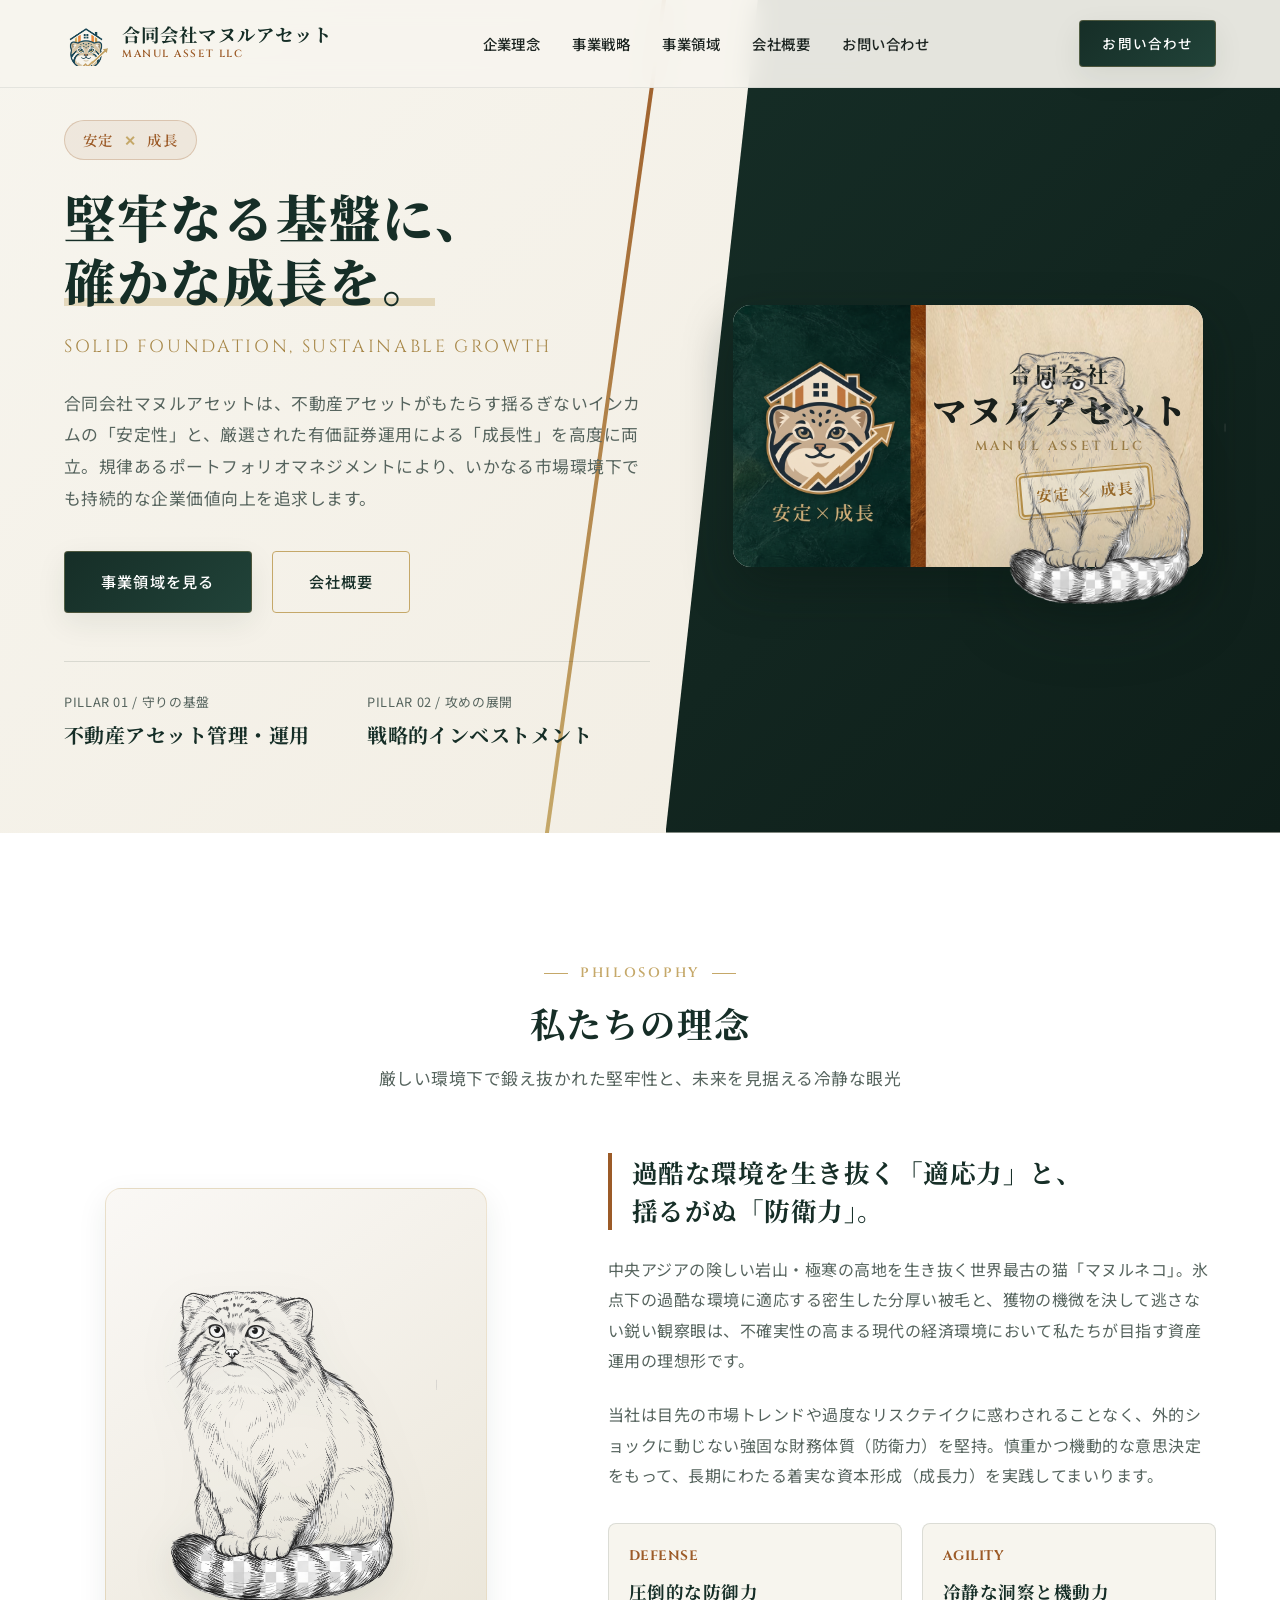
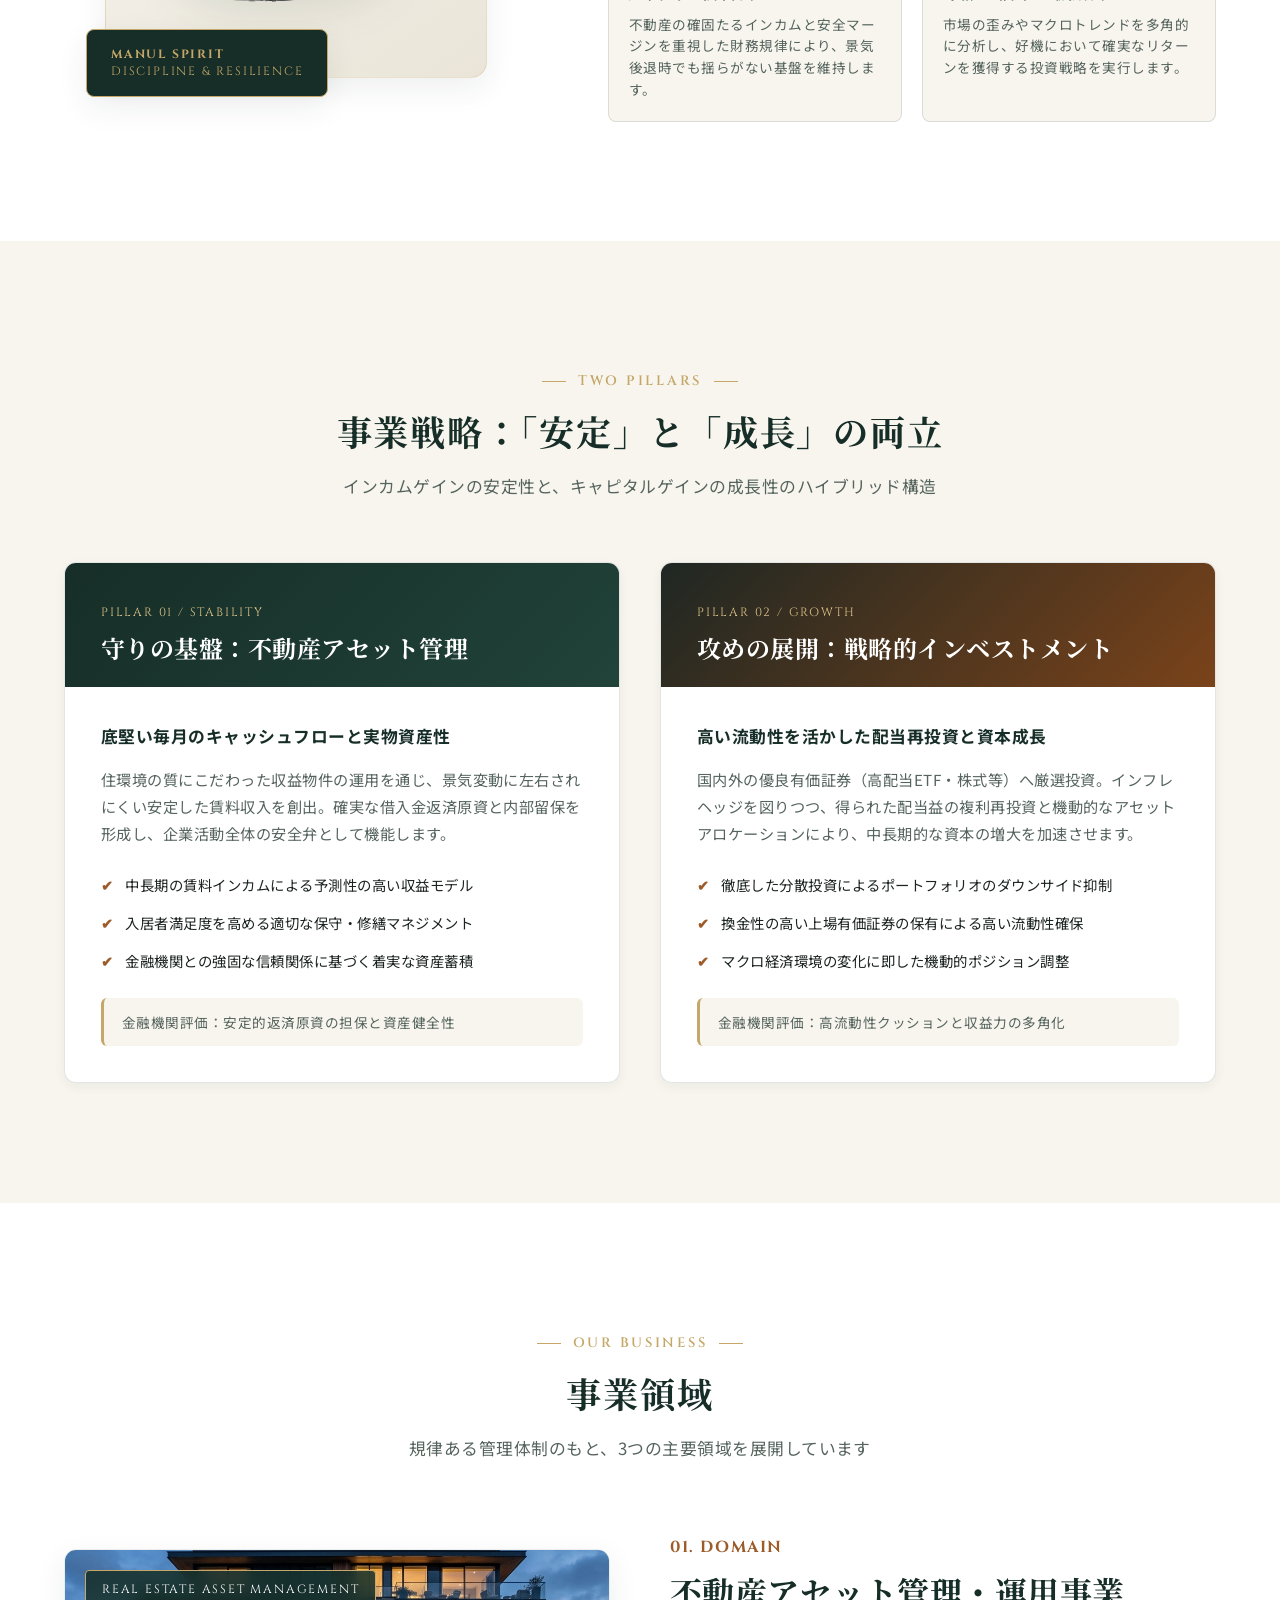
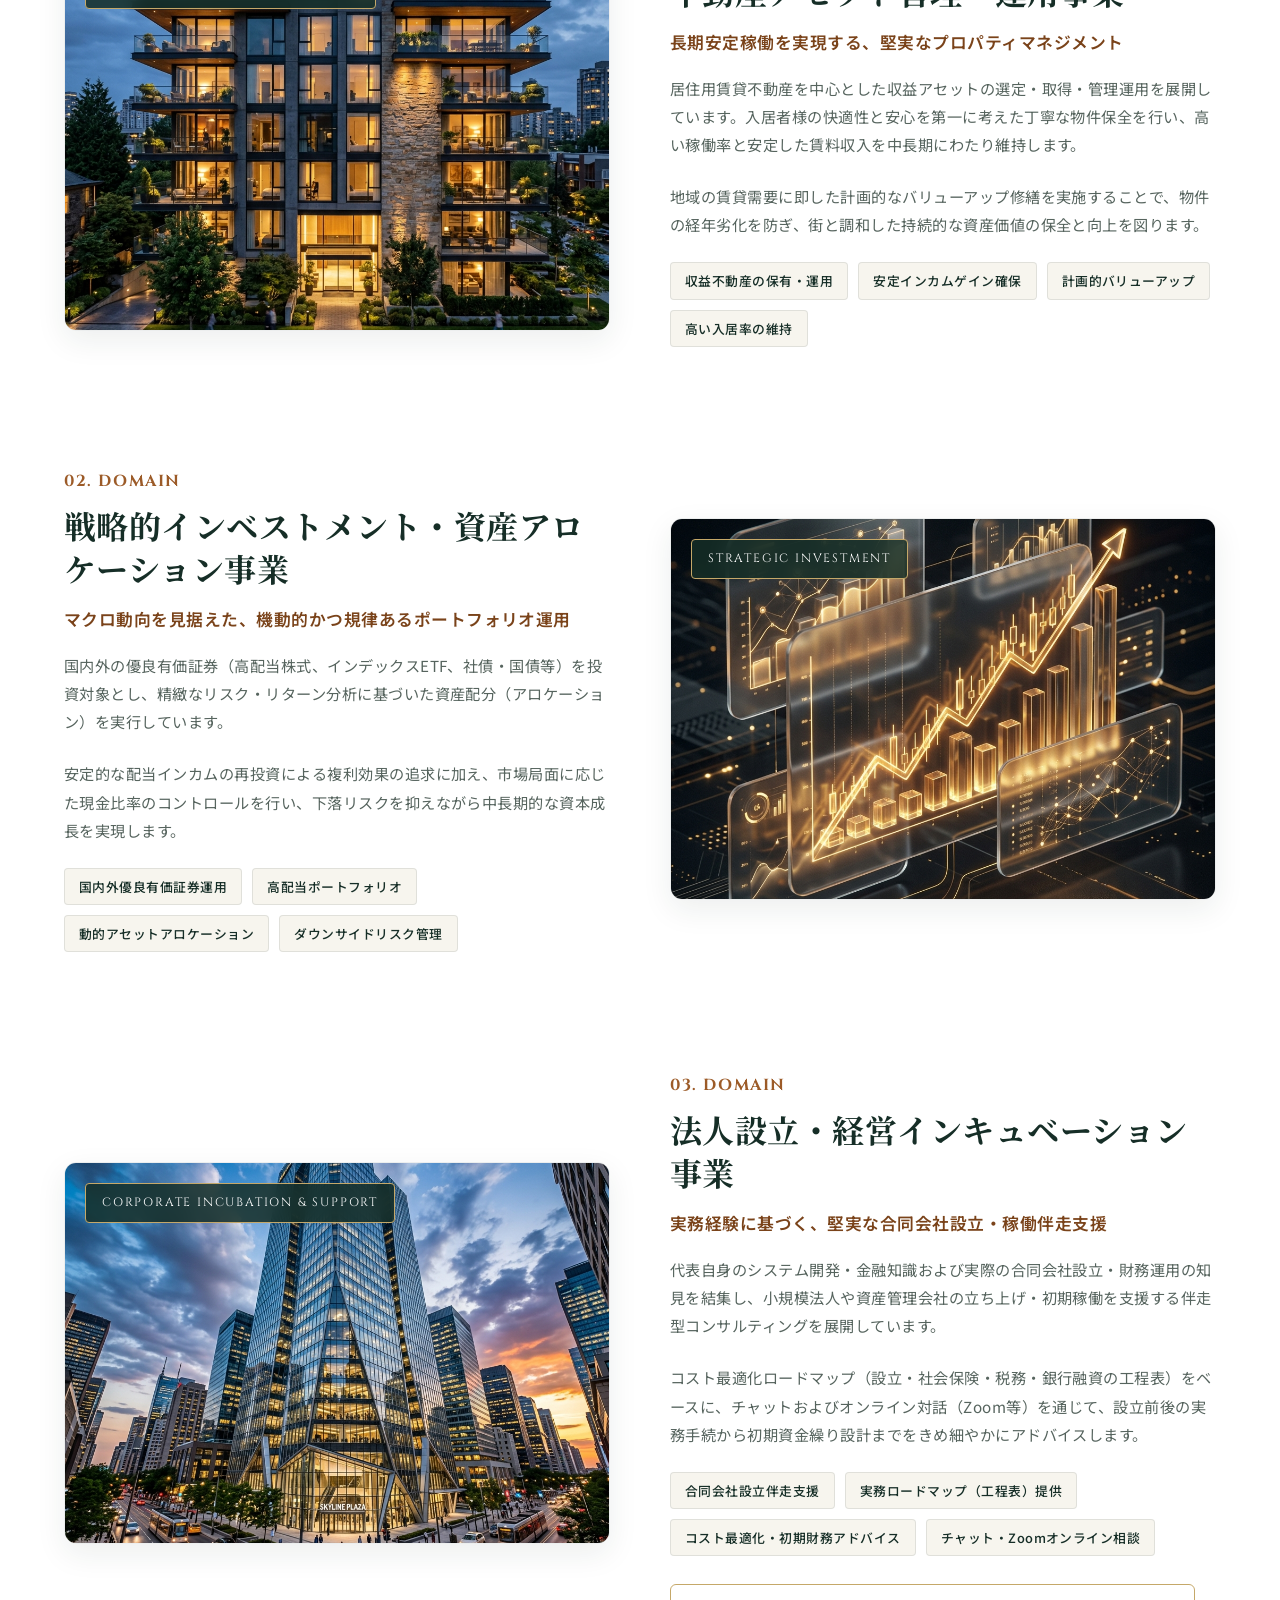
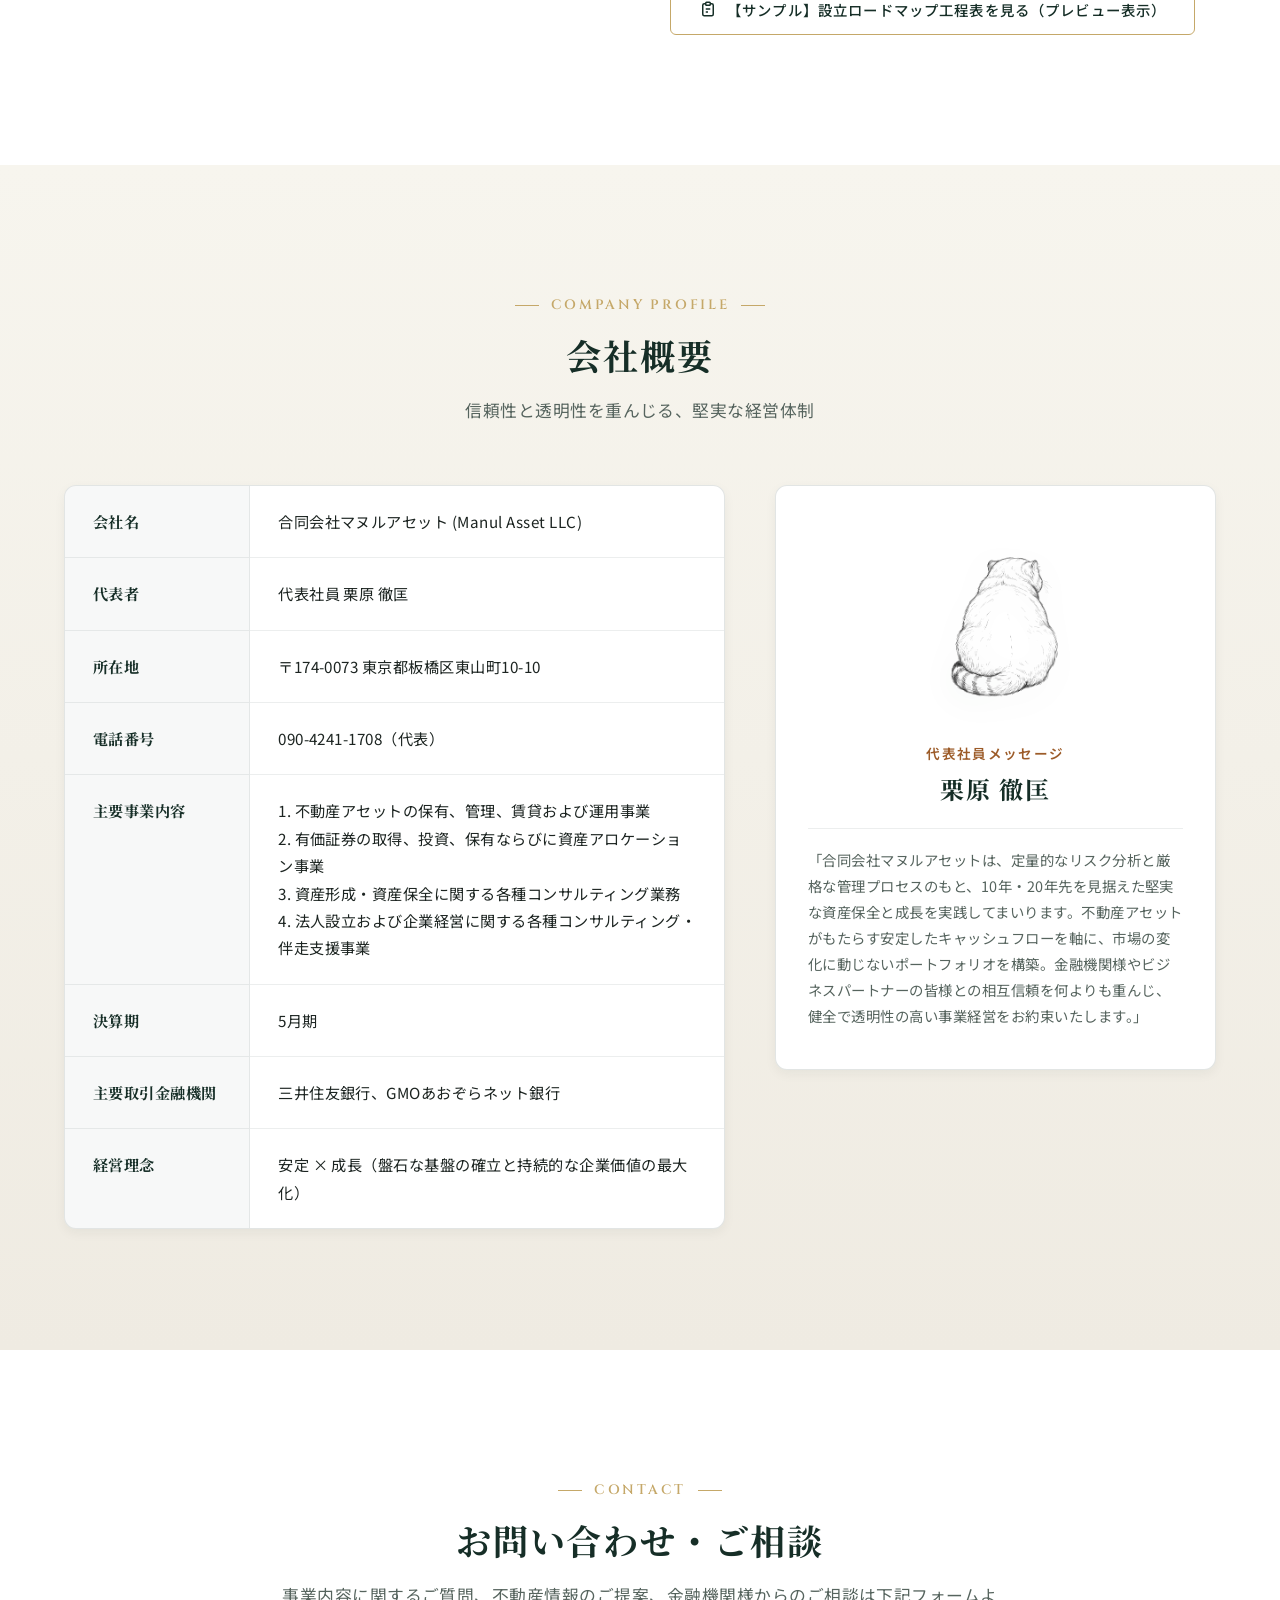
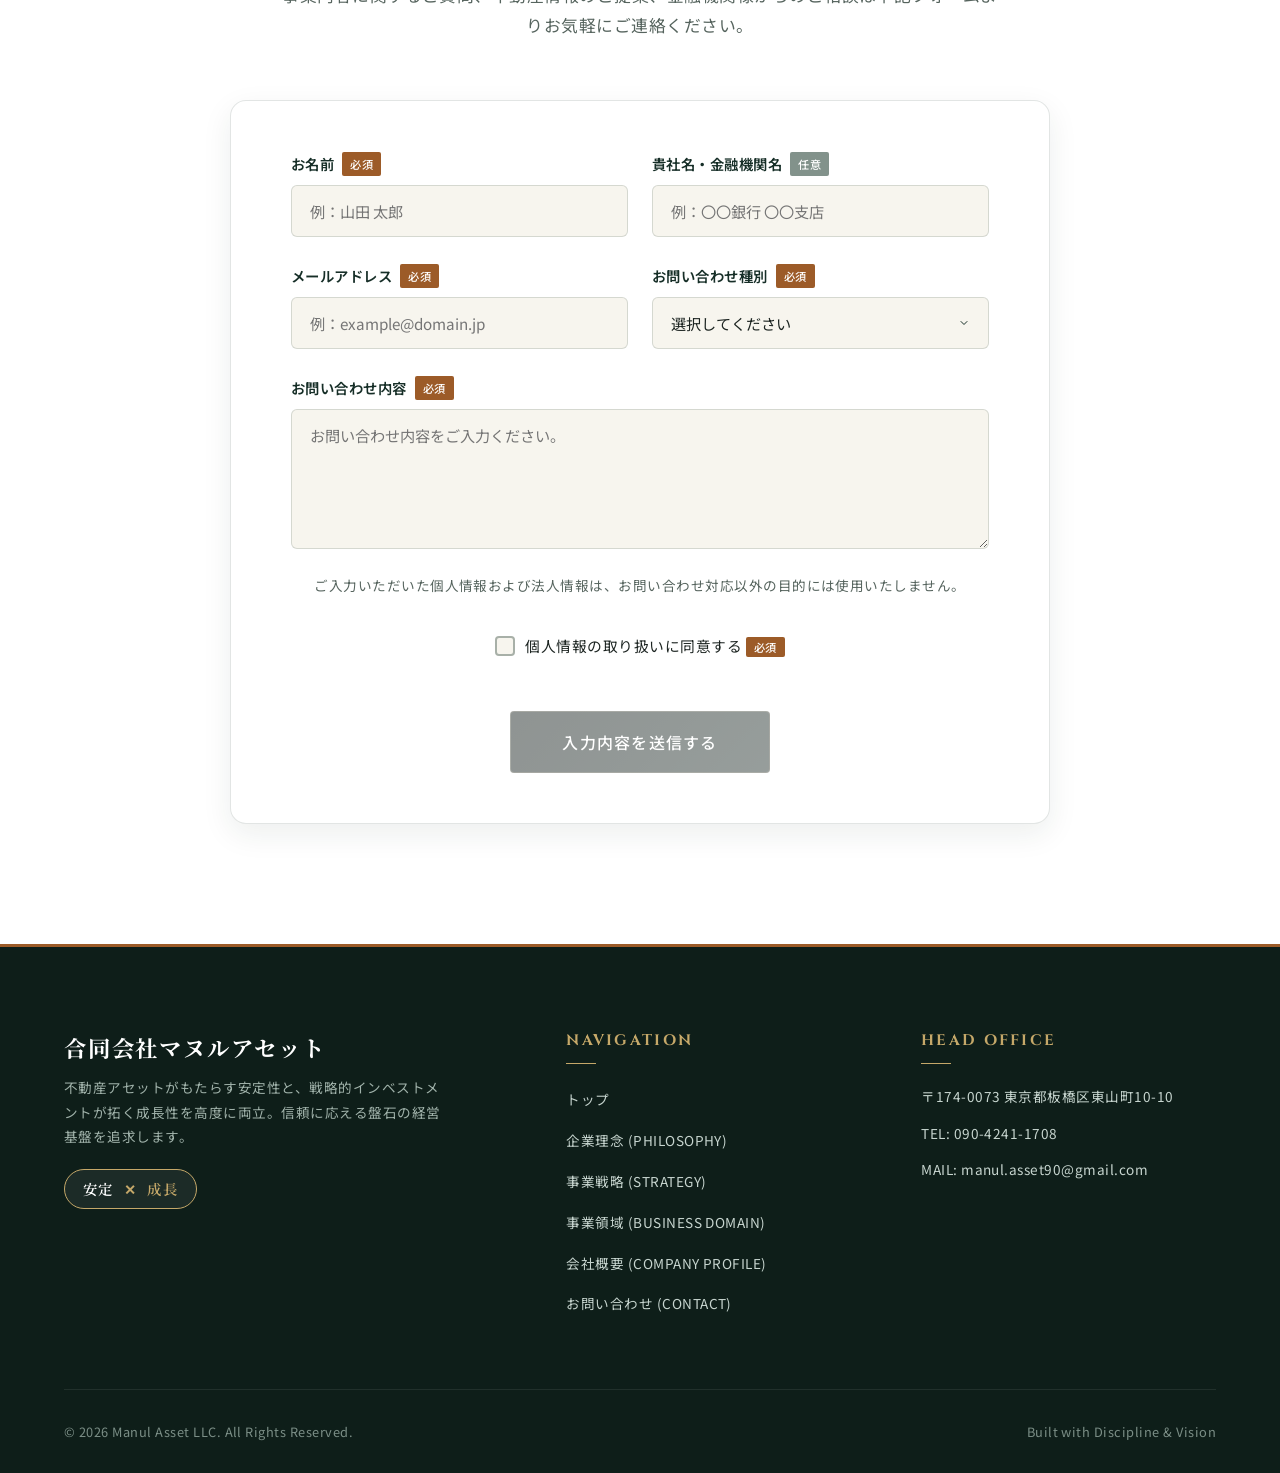
==== commit 274649fb: "Update index.html delete mailadress" ====
--- a/index.html
+++ b/index.html
@@ -390,10 +390,6 @@
                   <td>090-4241-1708（代表）</td>
                 </tr>
                 <tr>
-                  <th>メールアドレス</th>
-                  <td>manul.asset90@gmail.com</td>
-                </tr>
-                <tr>
                   <th>主要事業内容</th>
                   <td>
                     1. 不動産アセットの保有、管理、賃貸および運用事業<br>
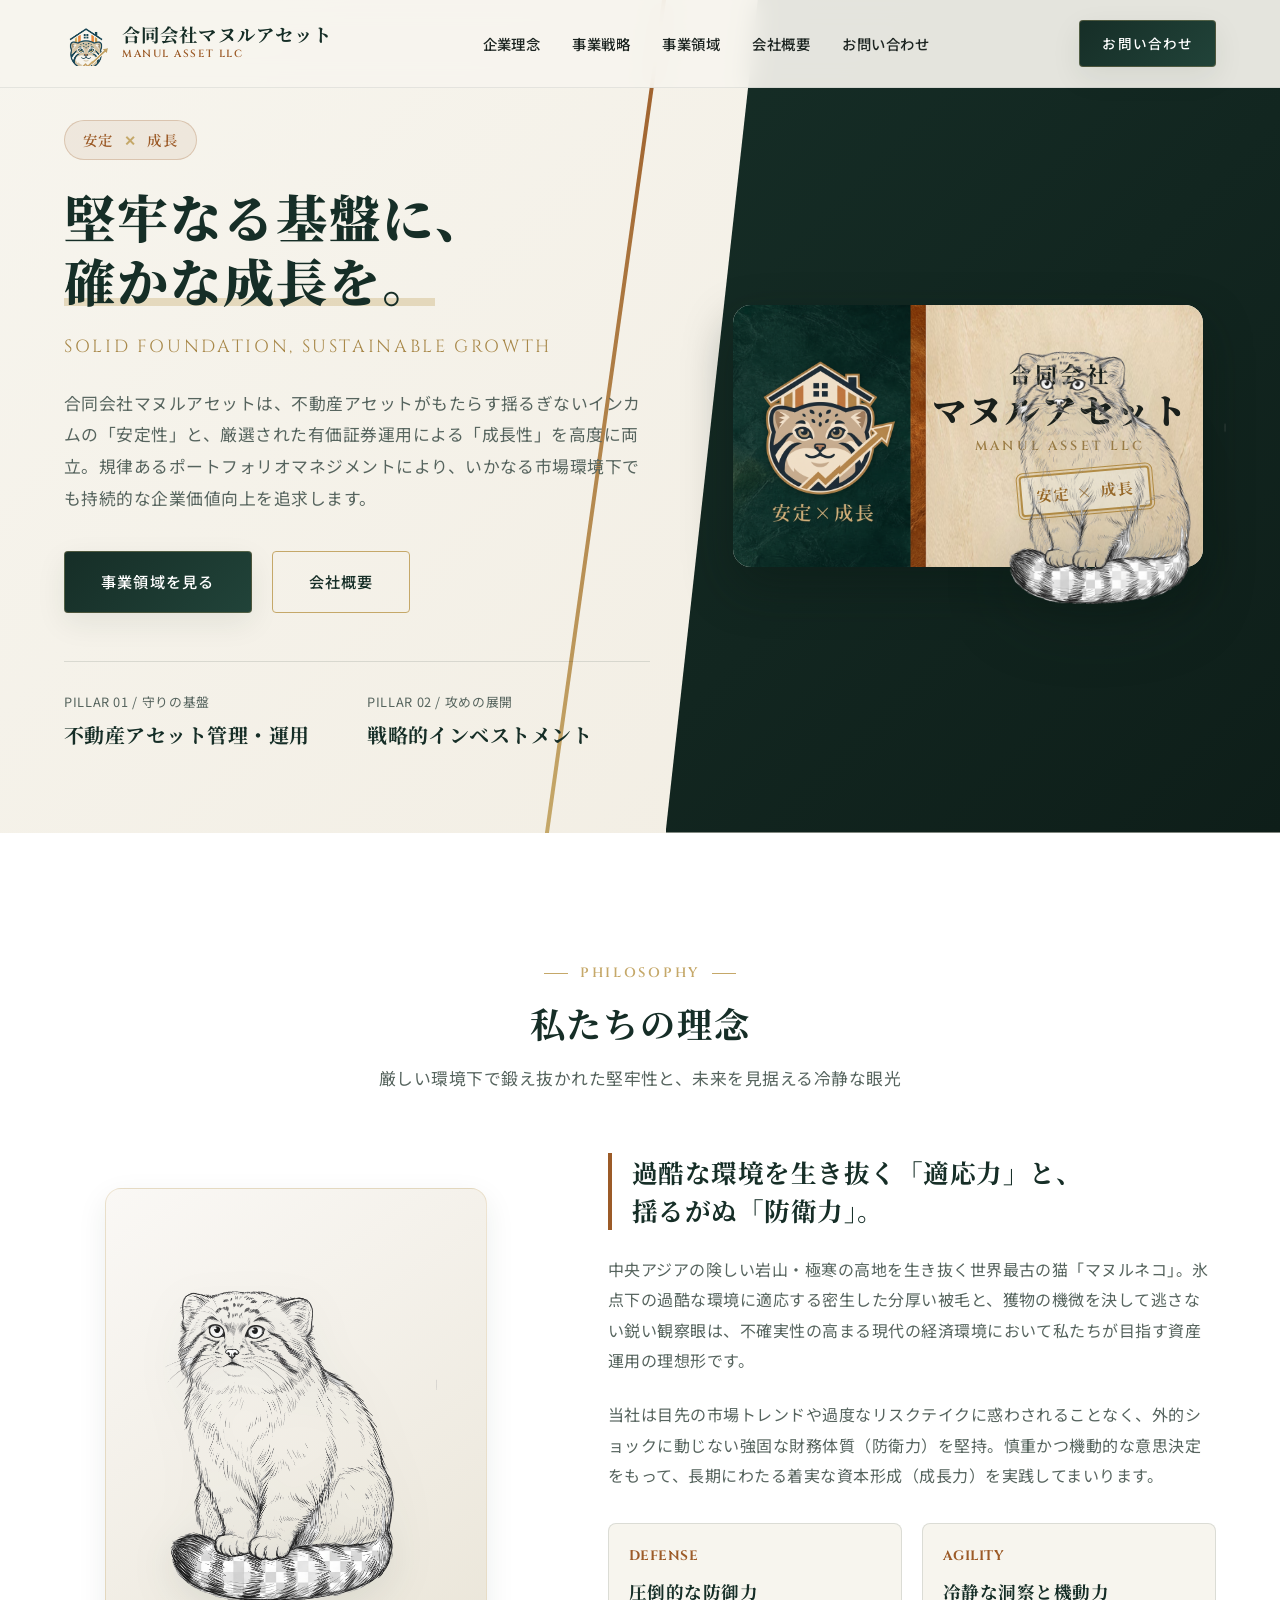
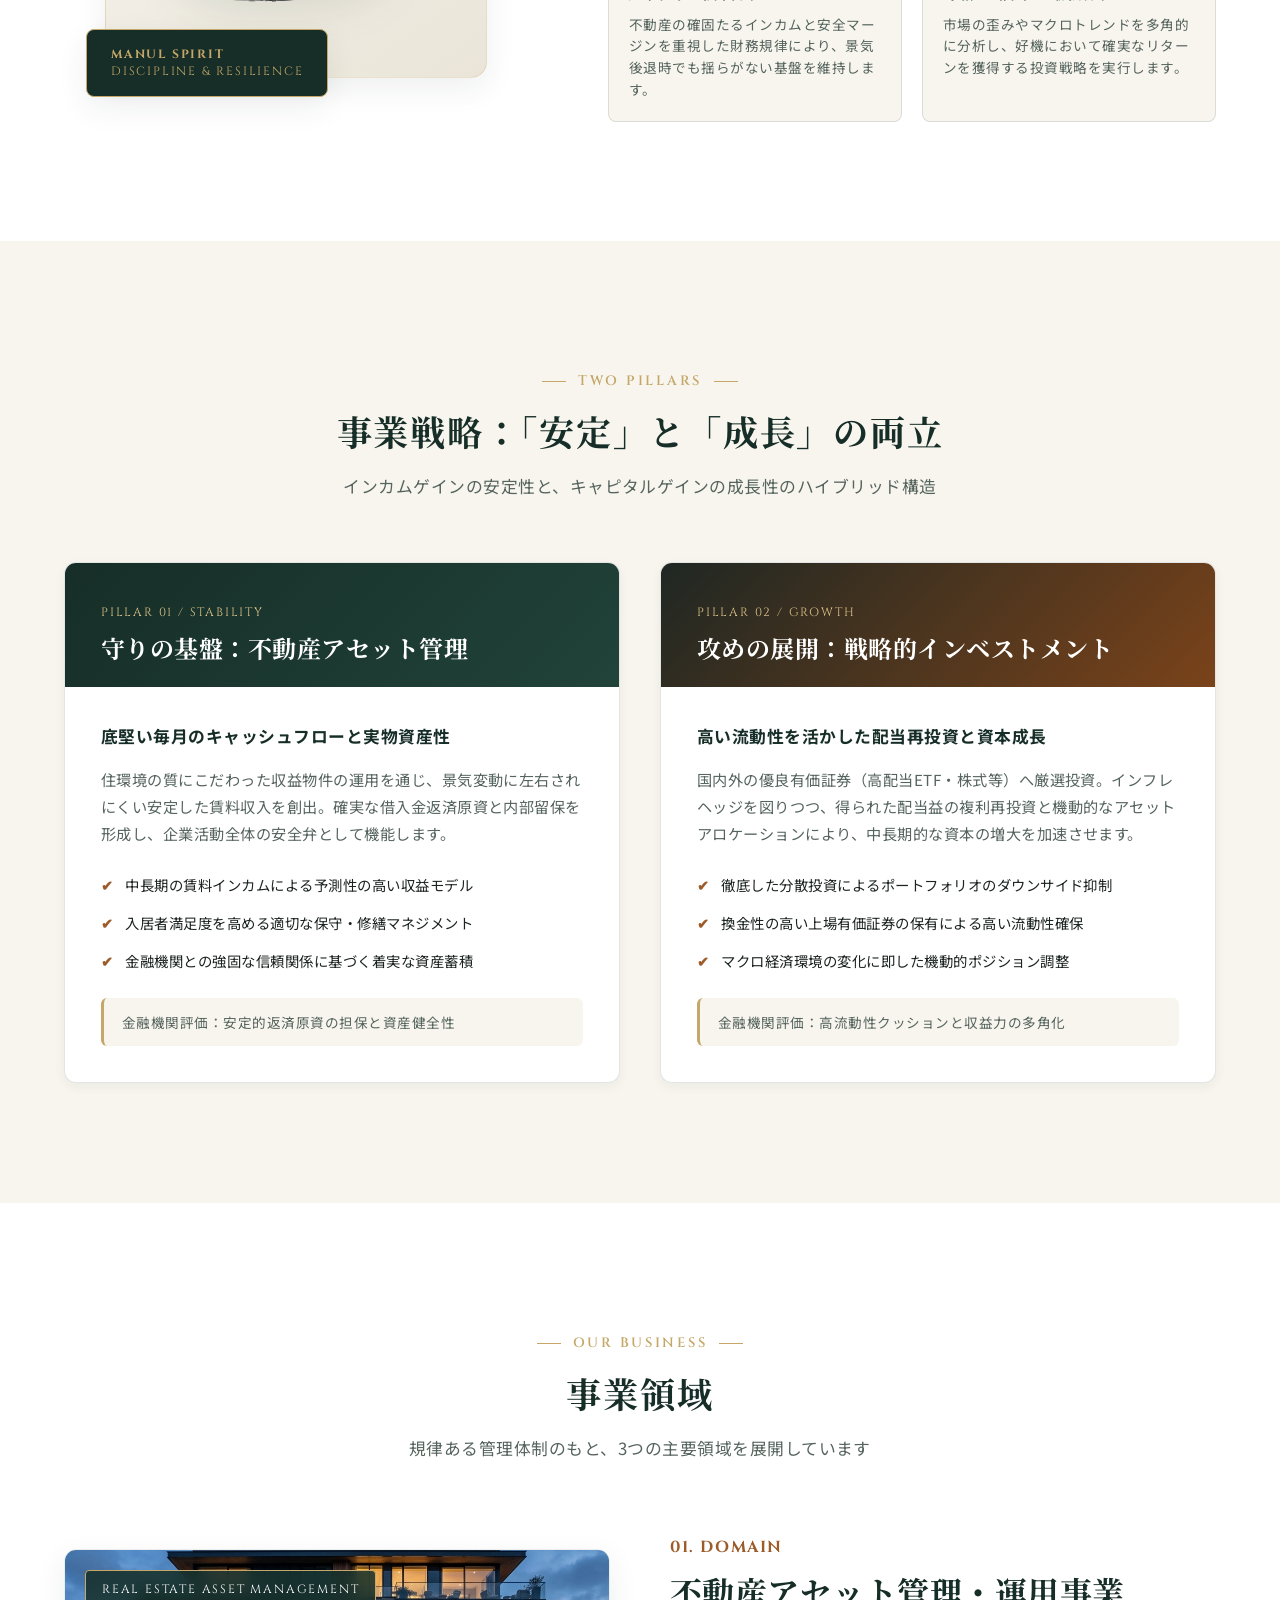
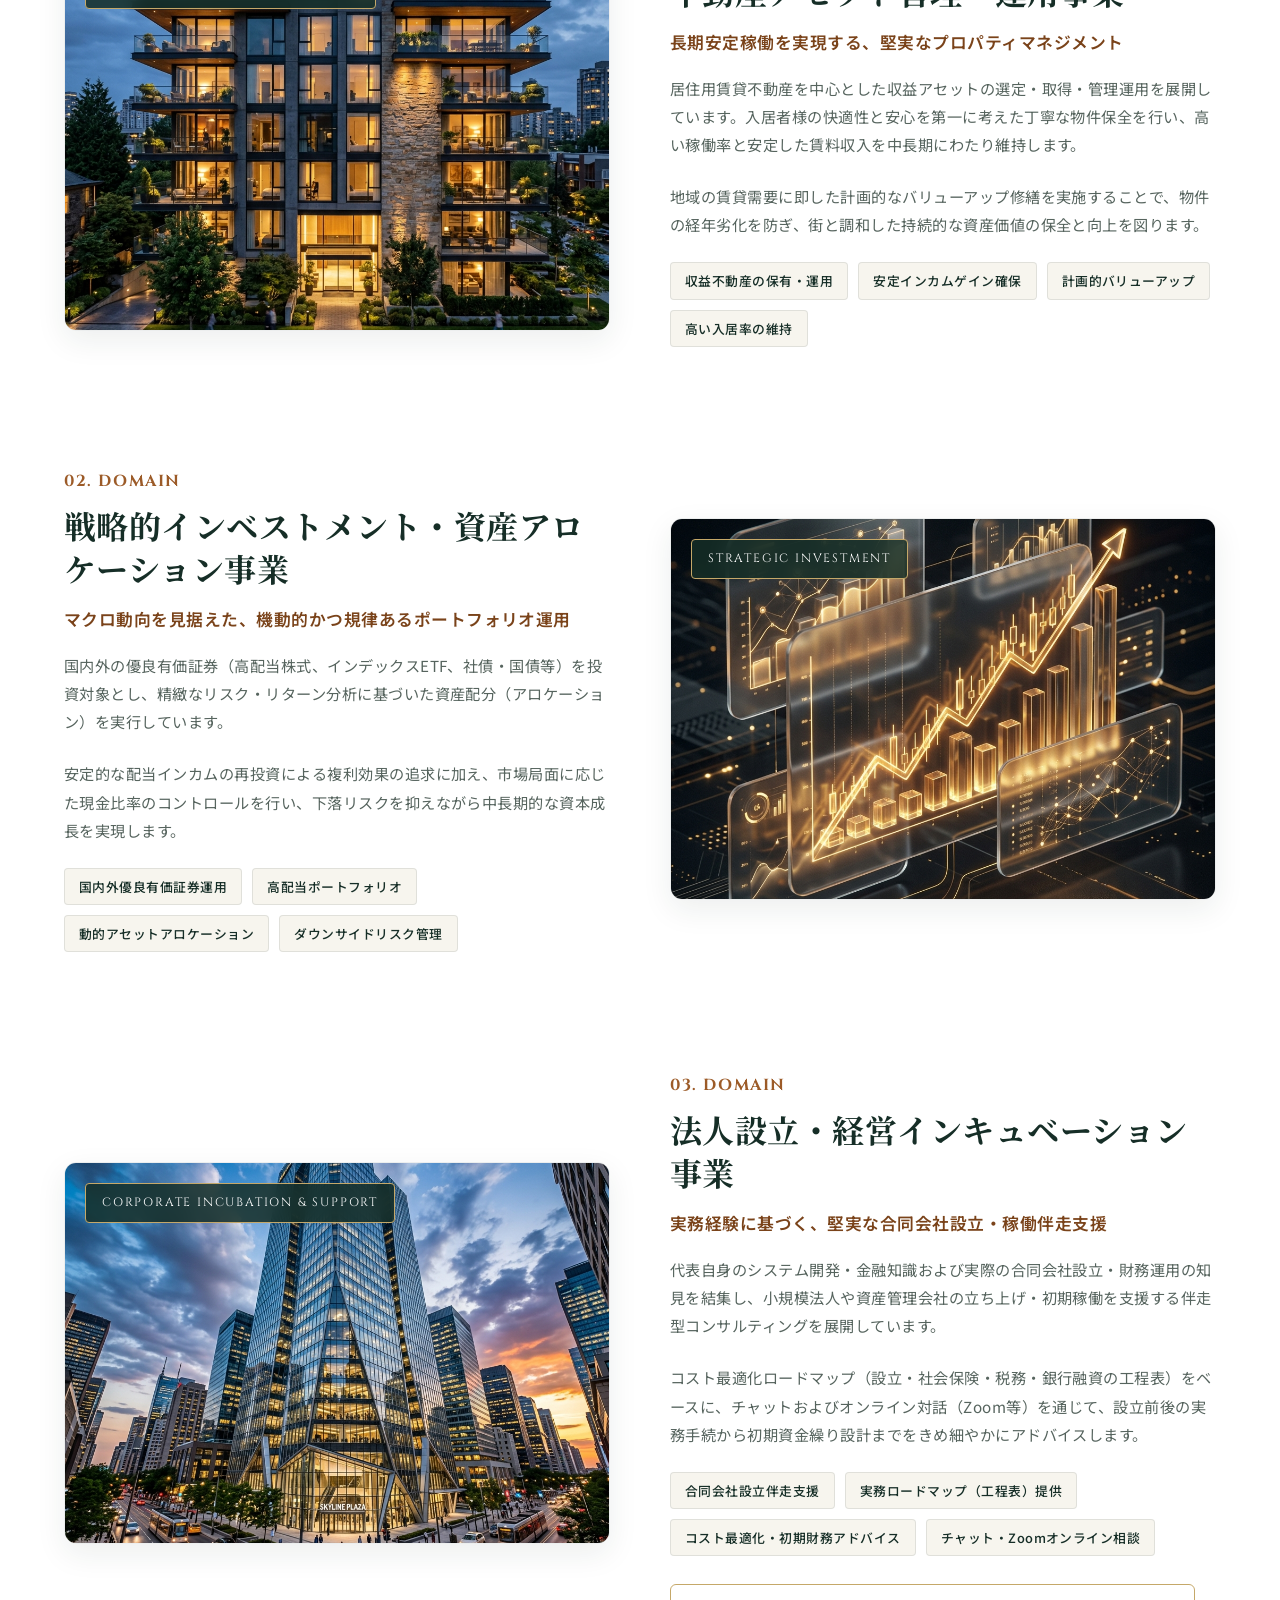
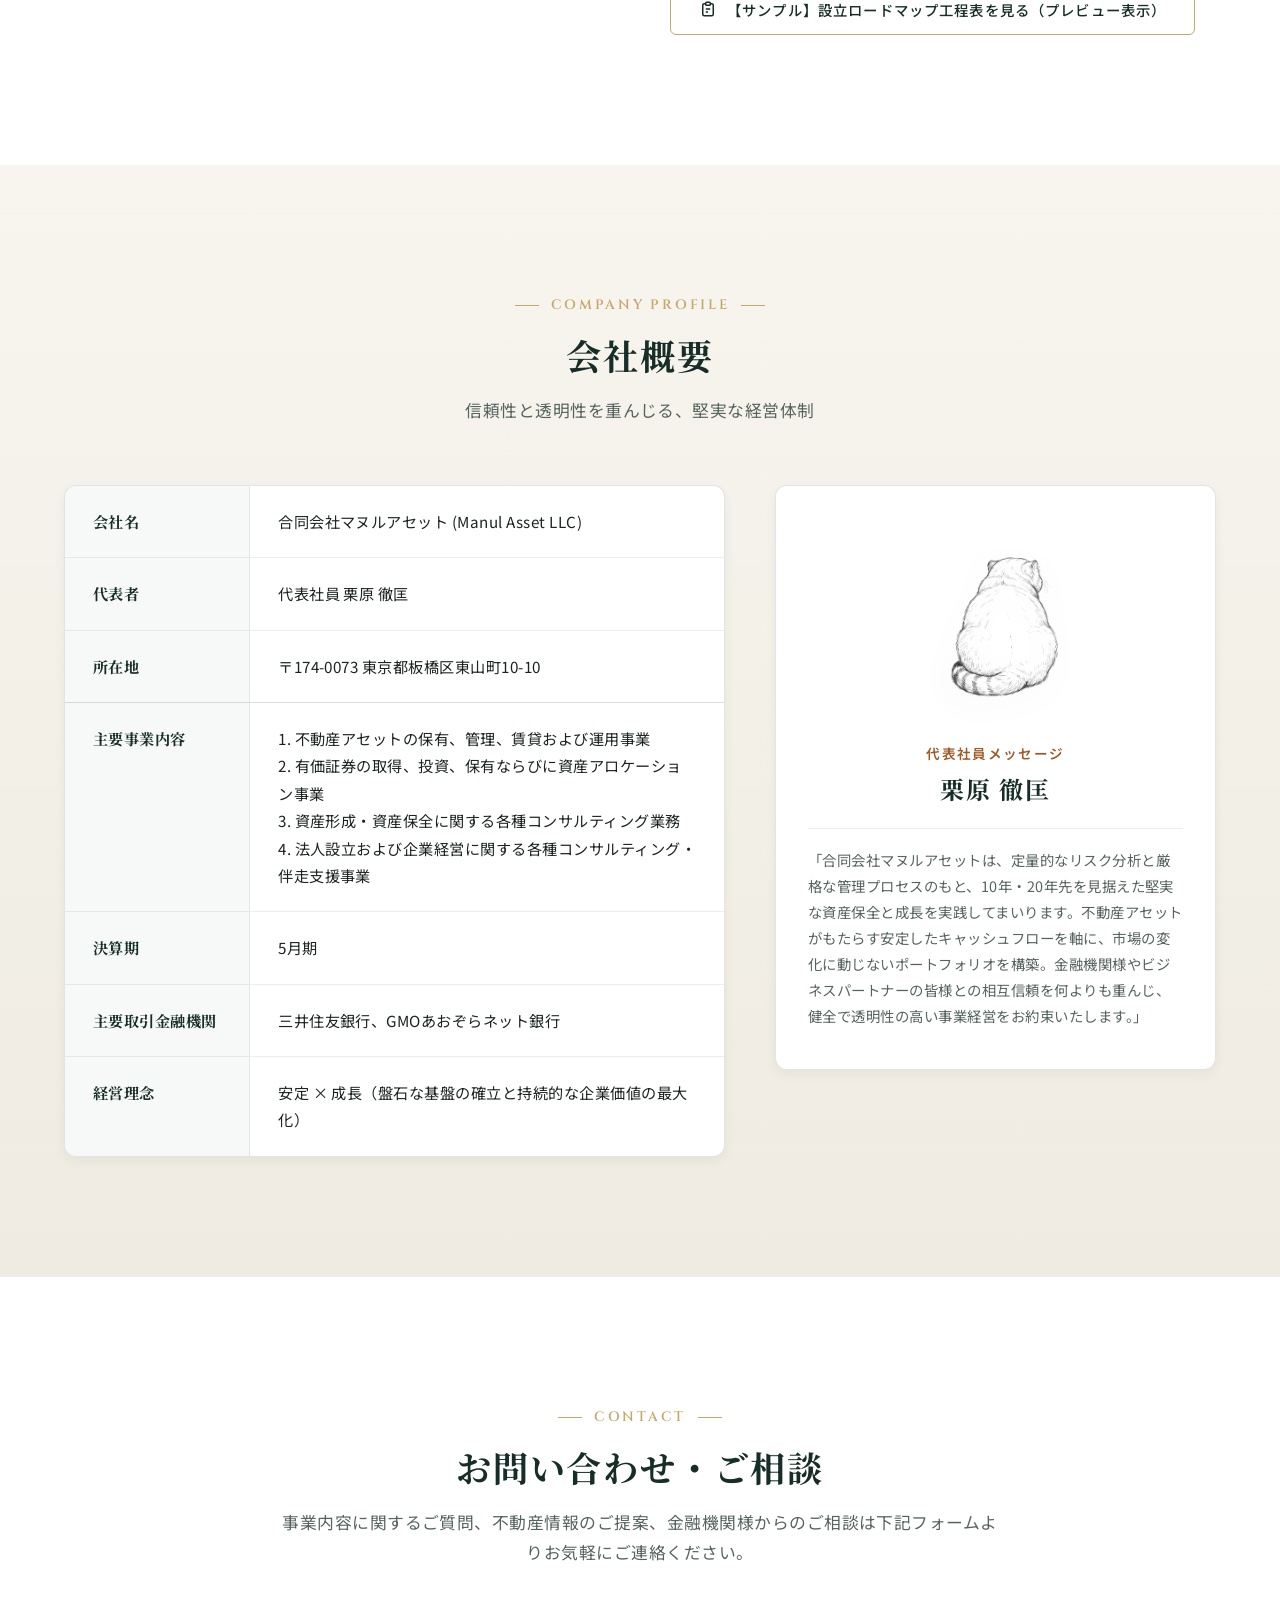
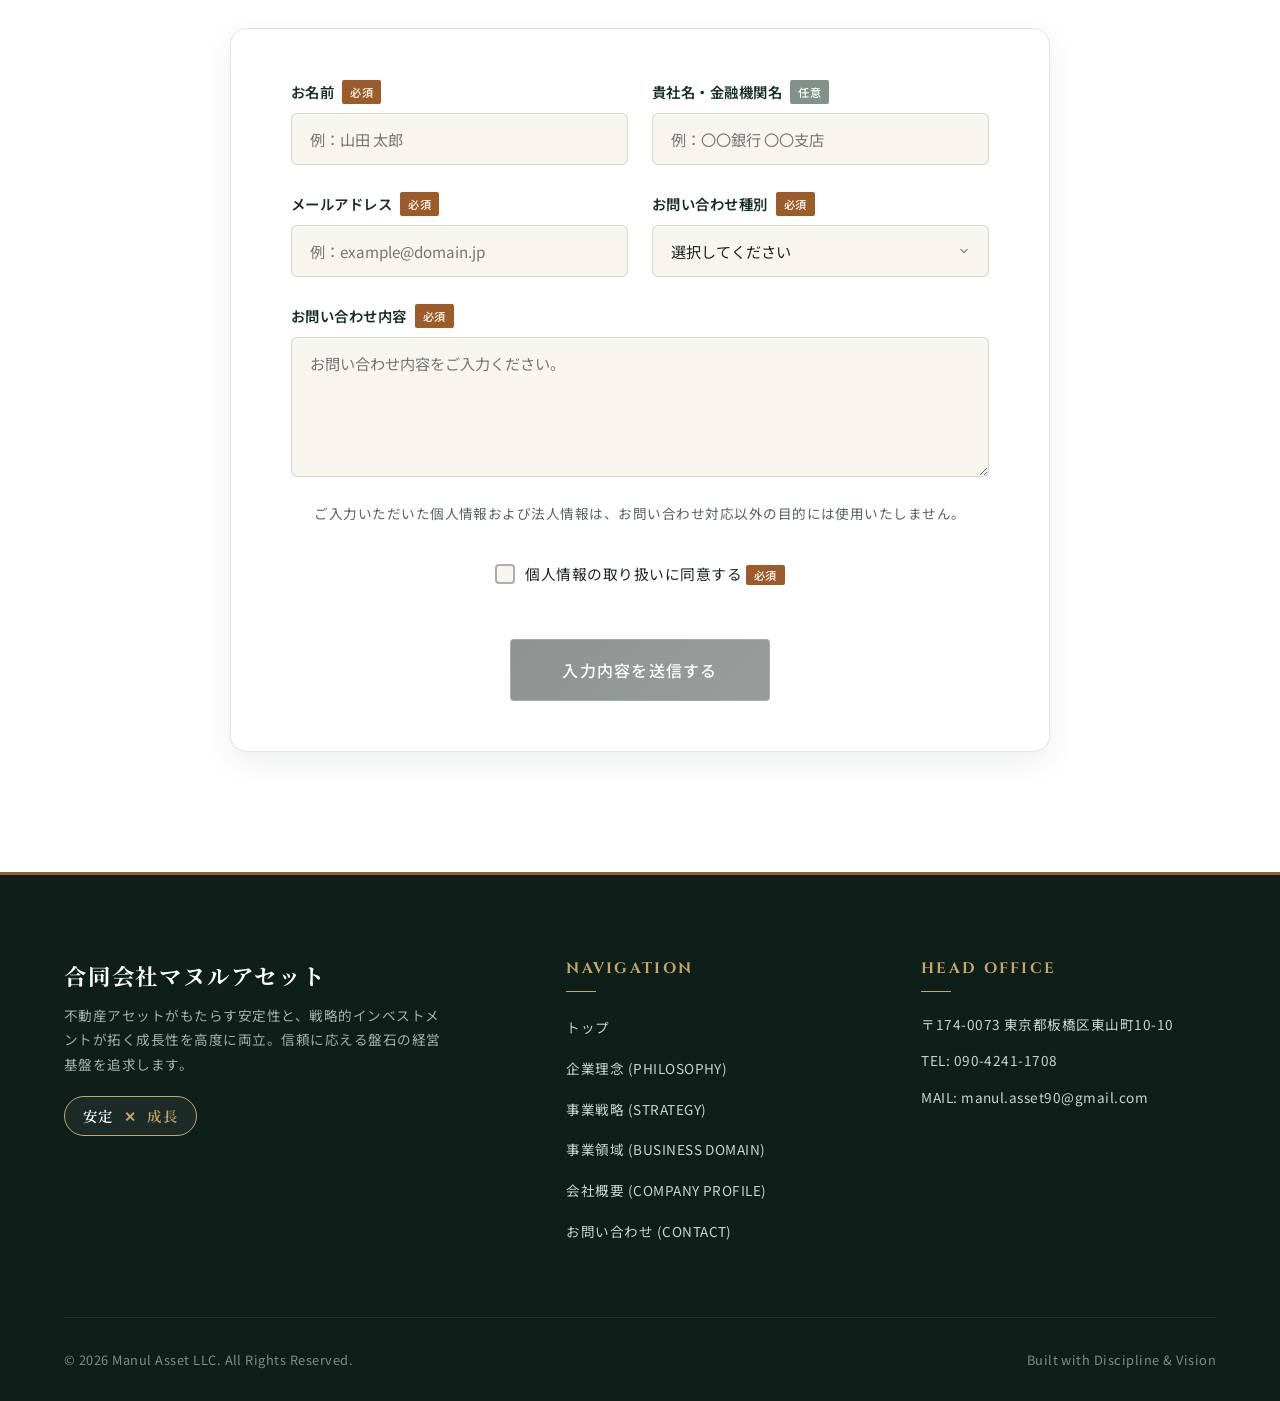
==== commit 899fed8a: "Update index.html delete tell" ====
--- a/index.html
+++ b/index.html
@@ -386,9 +386,6 @@
                   <td>〒174-0073 東京都板橋区東山町10-10</td>
                 </tr>
                 <tr>
-                  <th>電話番号</th>
-                  <td>090-4241-1708（代表）</td>
-                </tr>
                 <tr>
                   <th>主要事業内容</th>
                   <td>
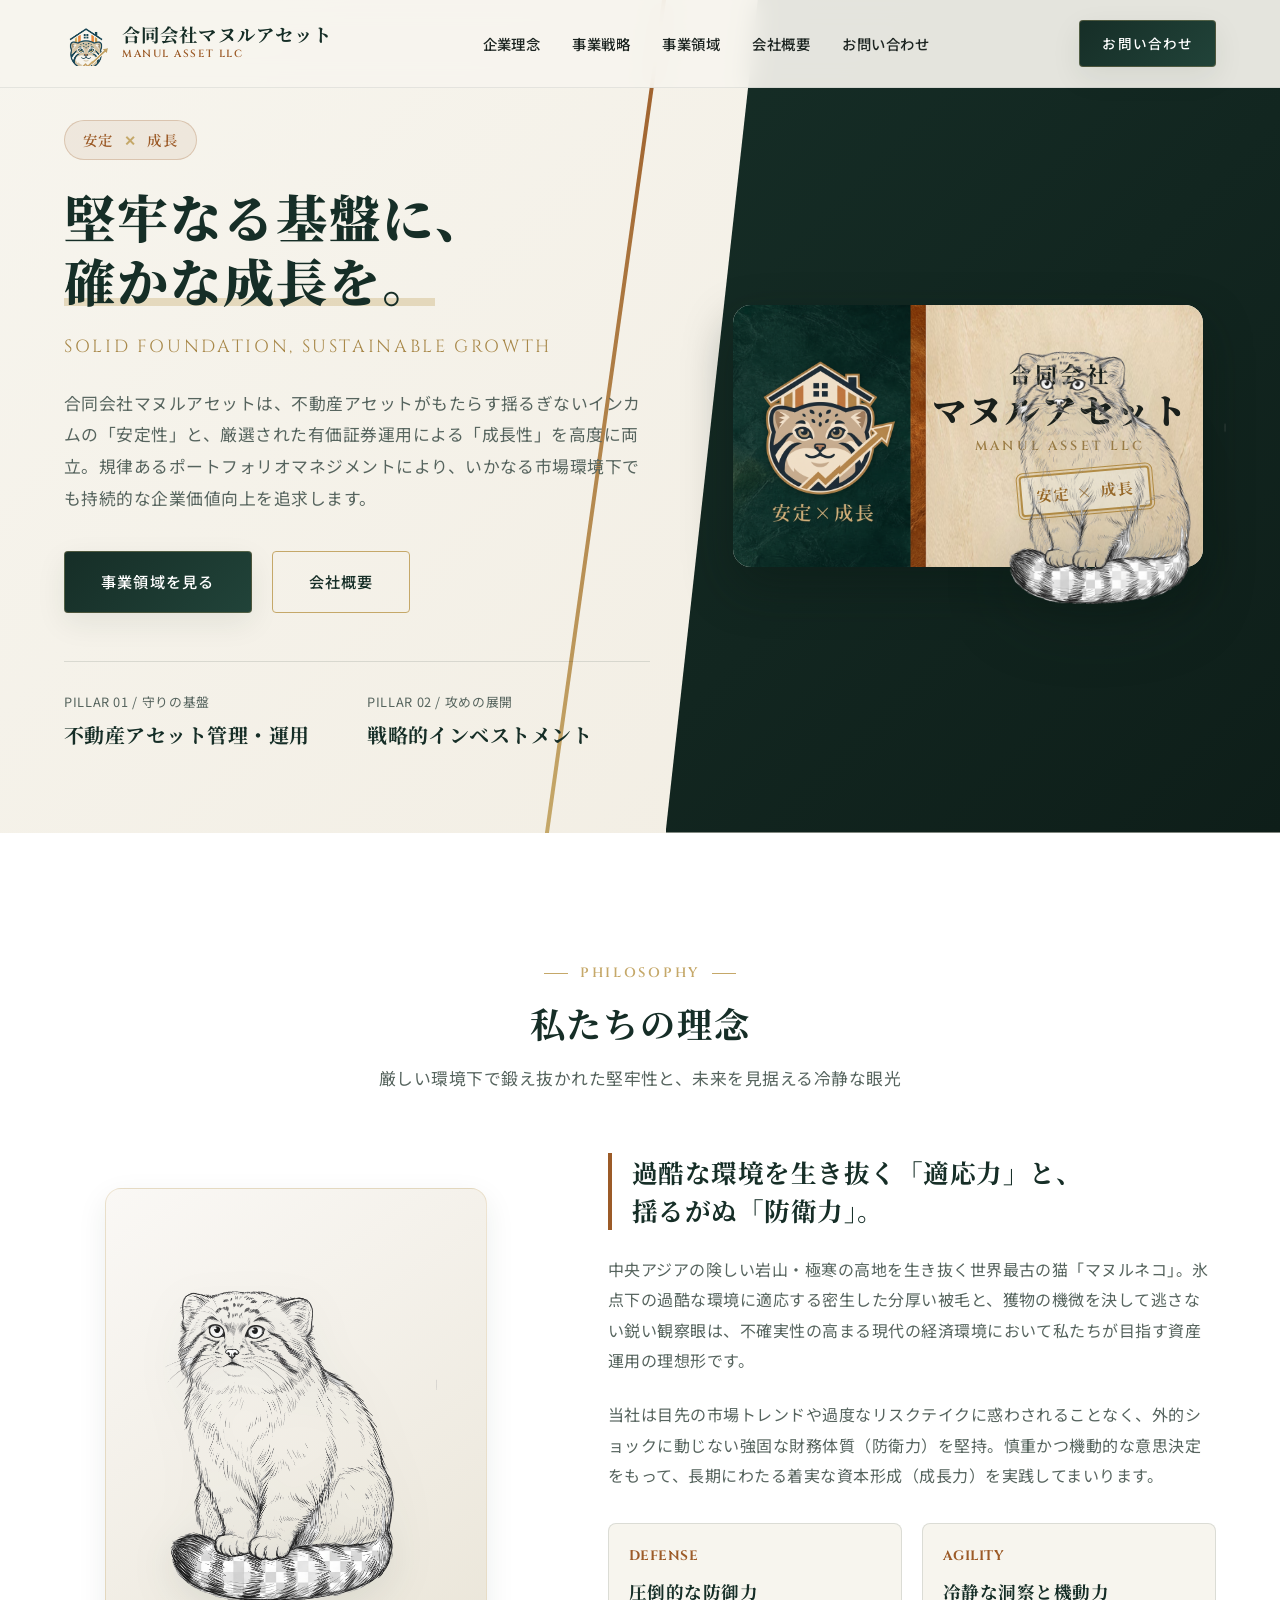
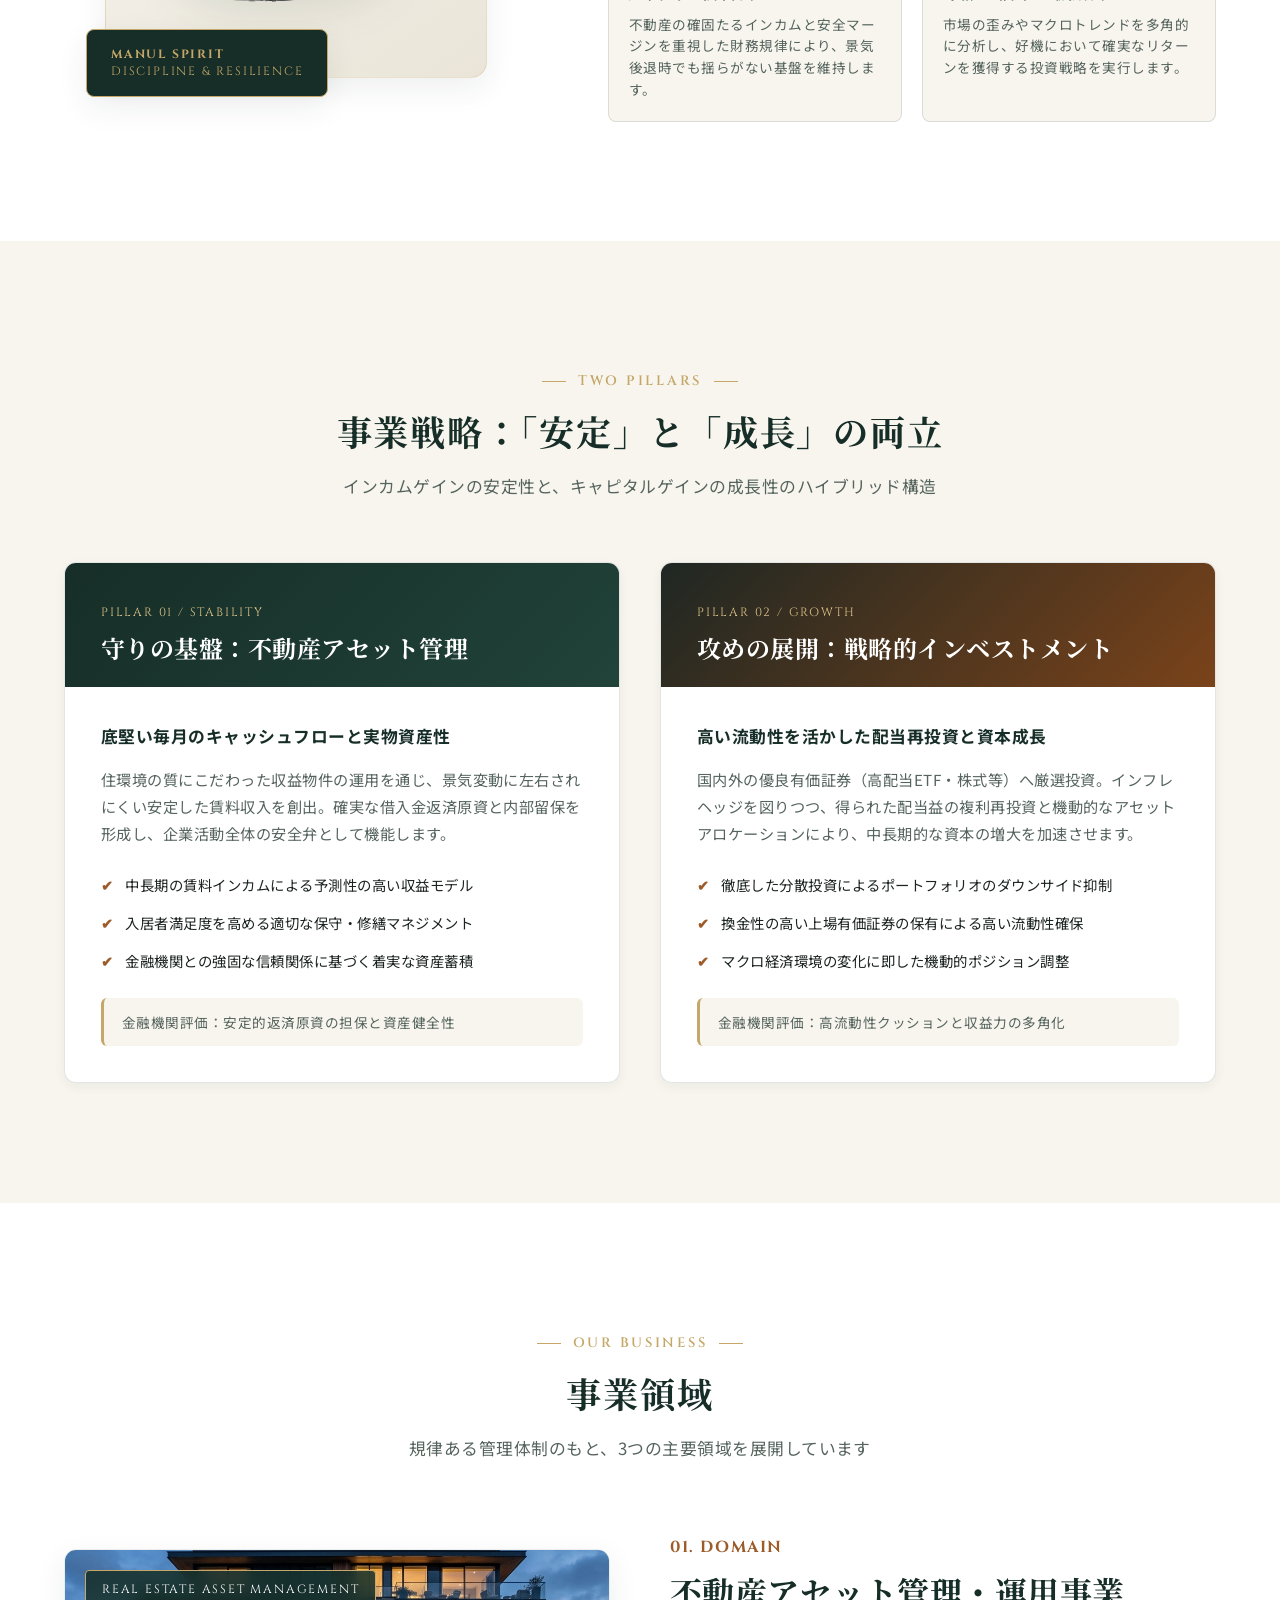
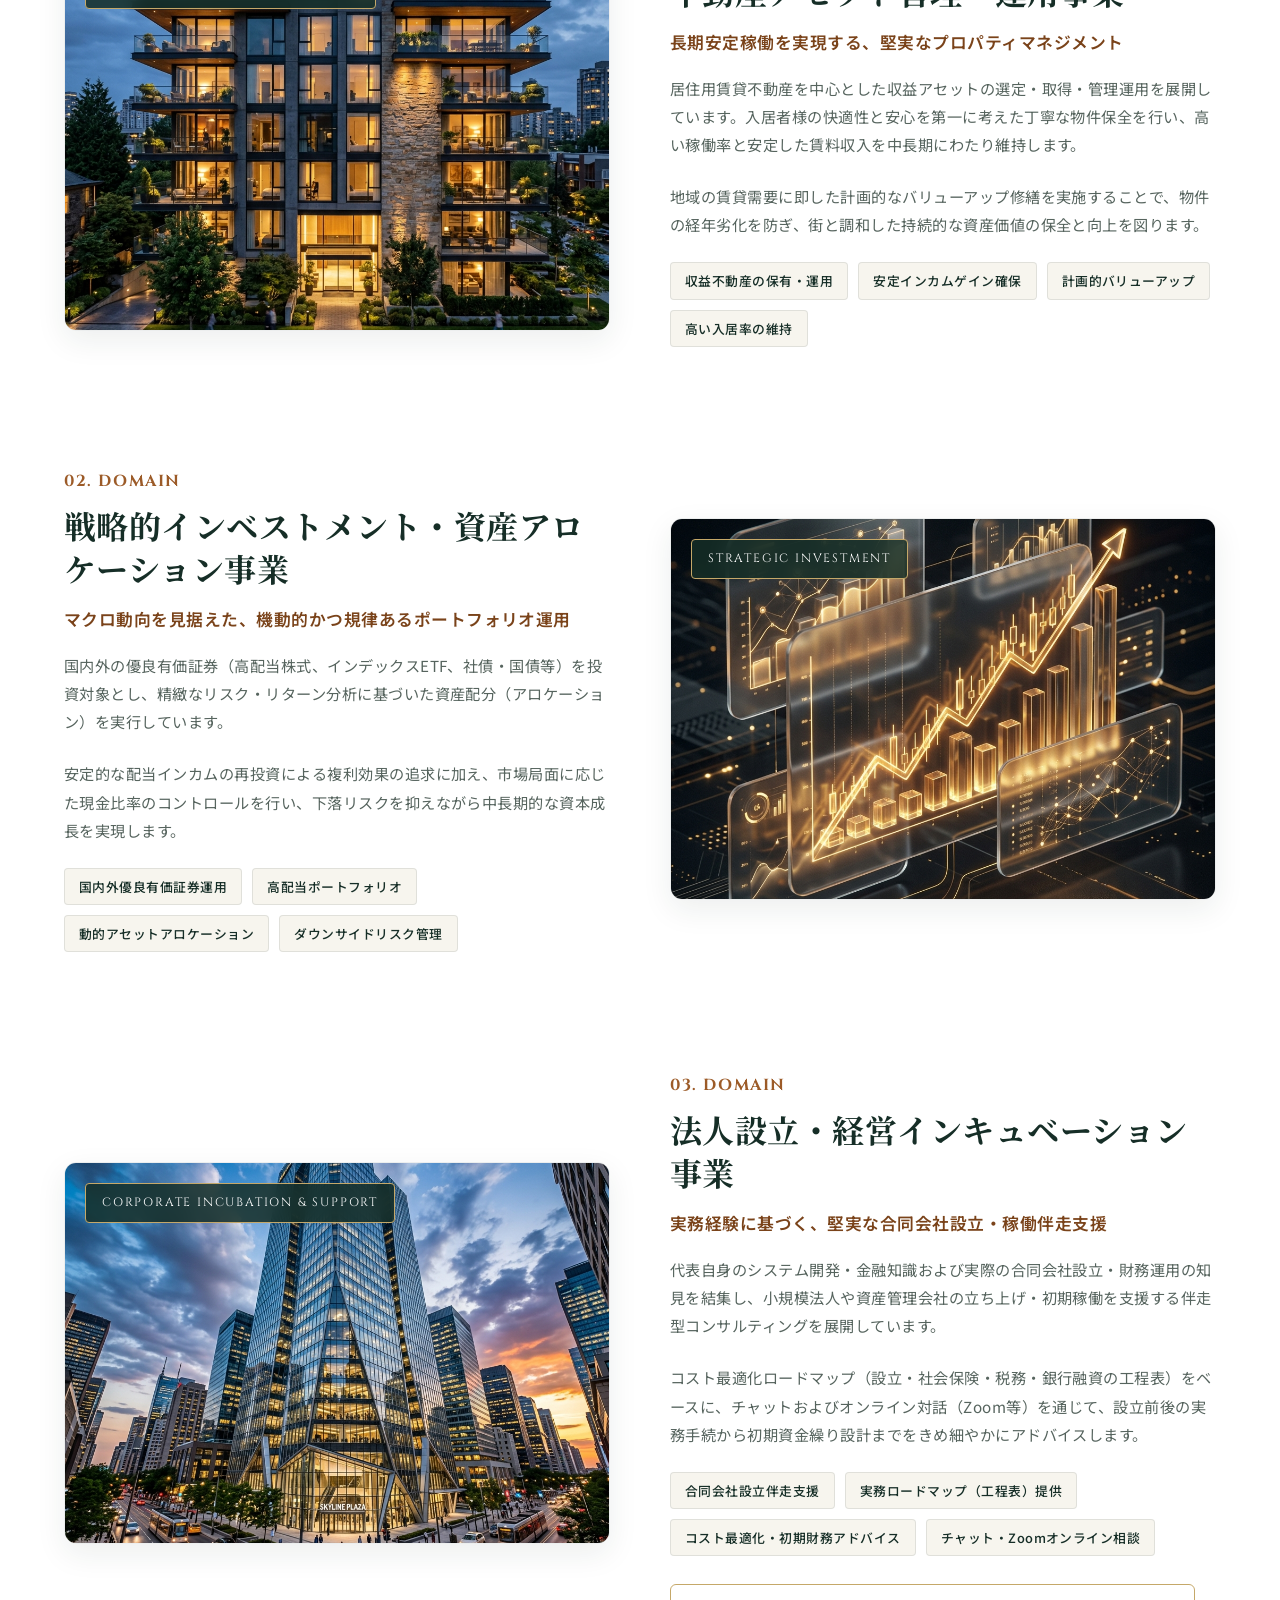
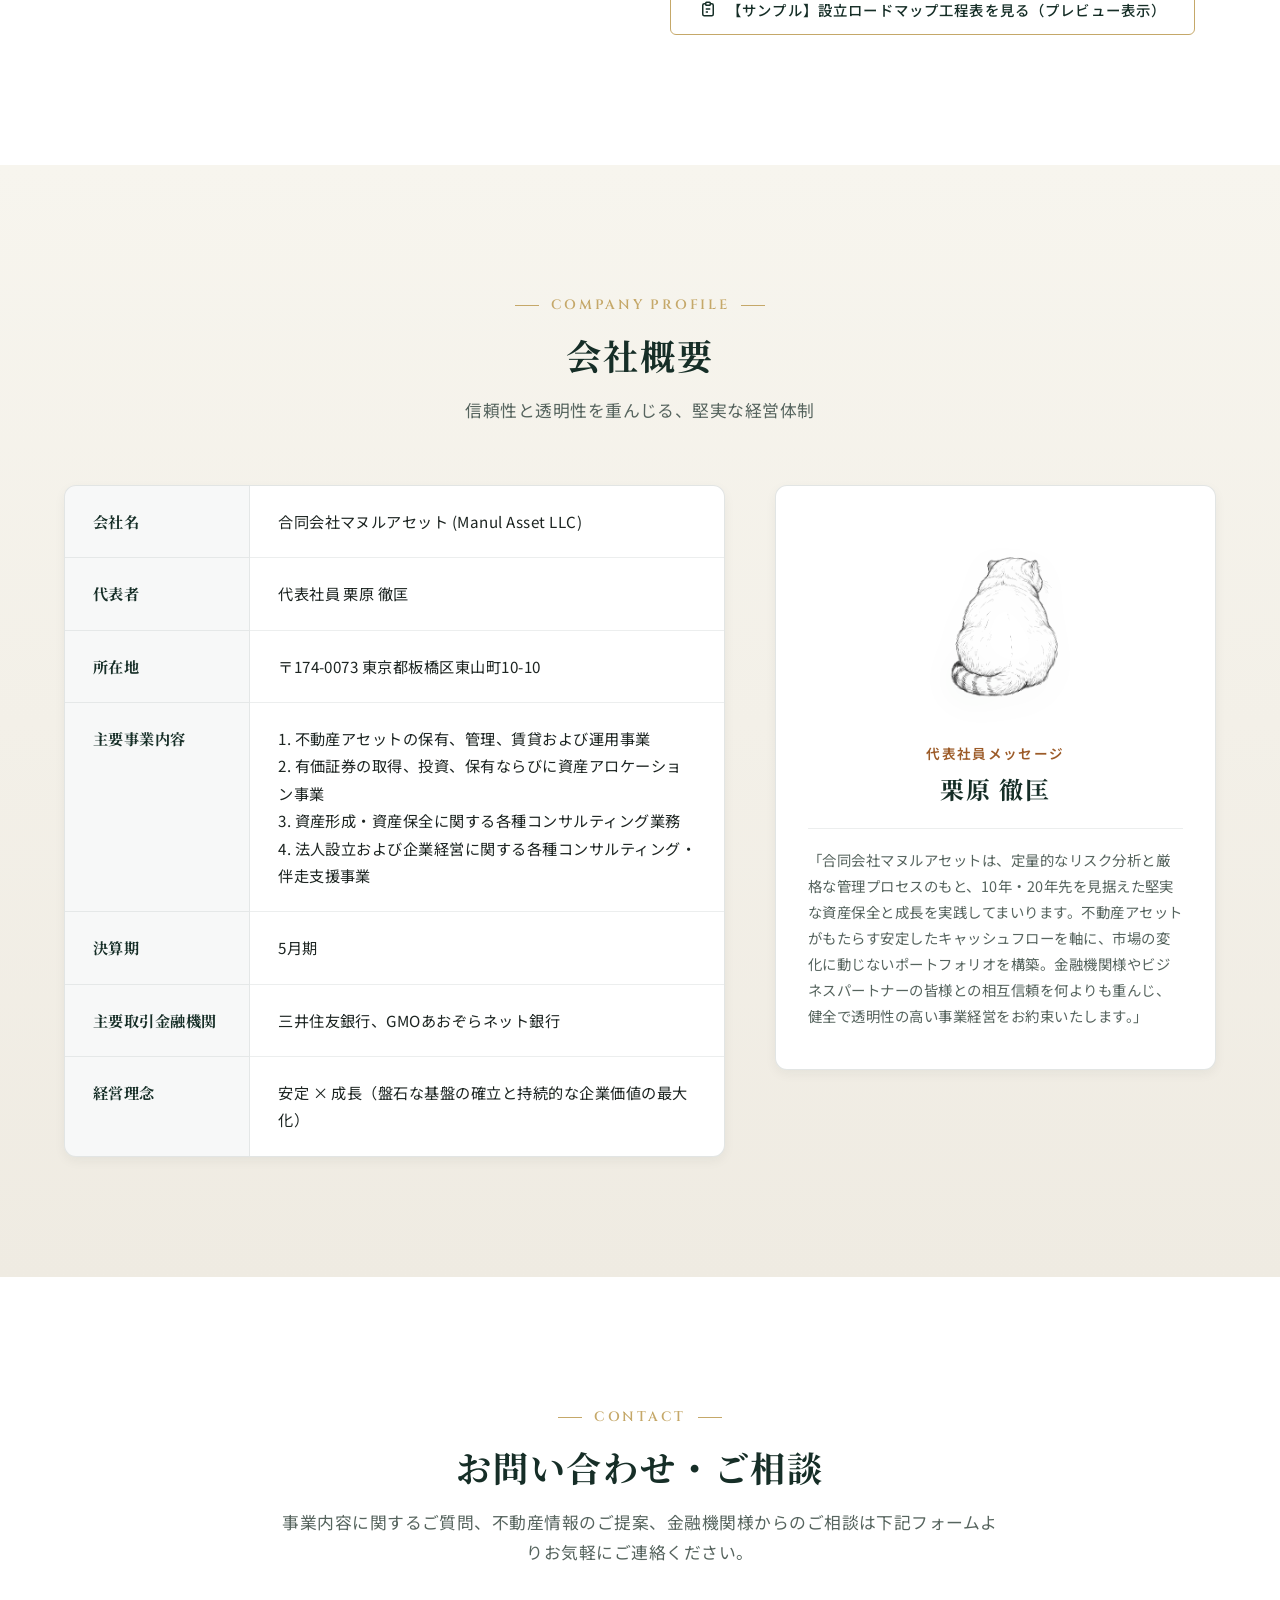
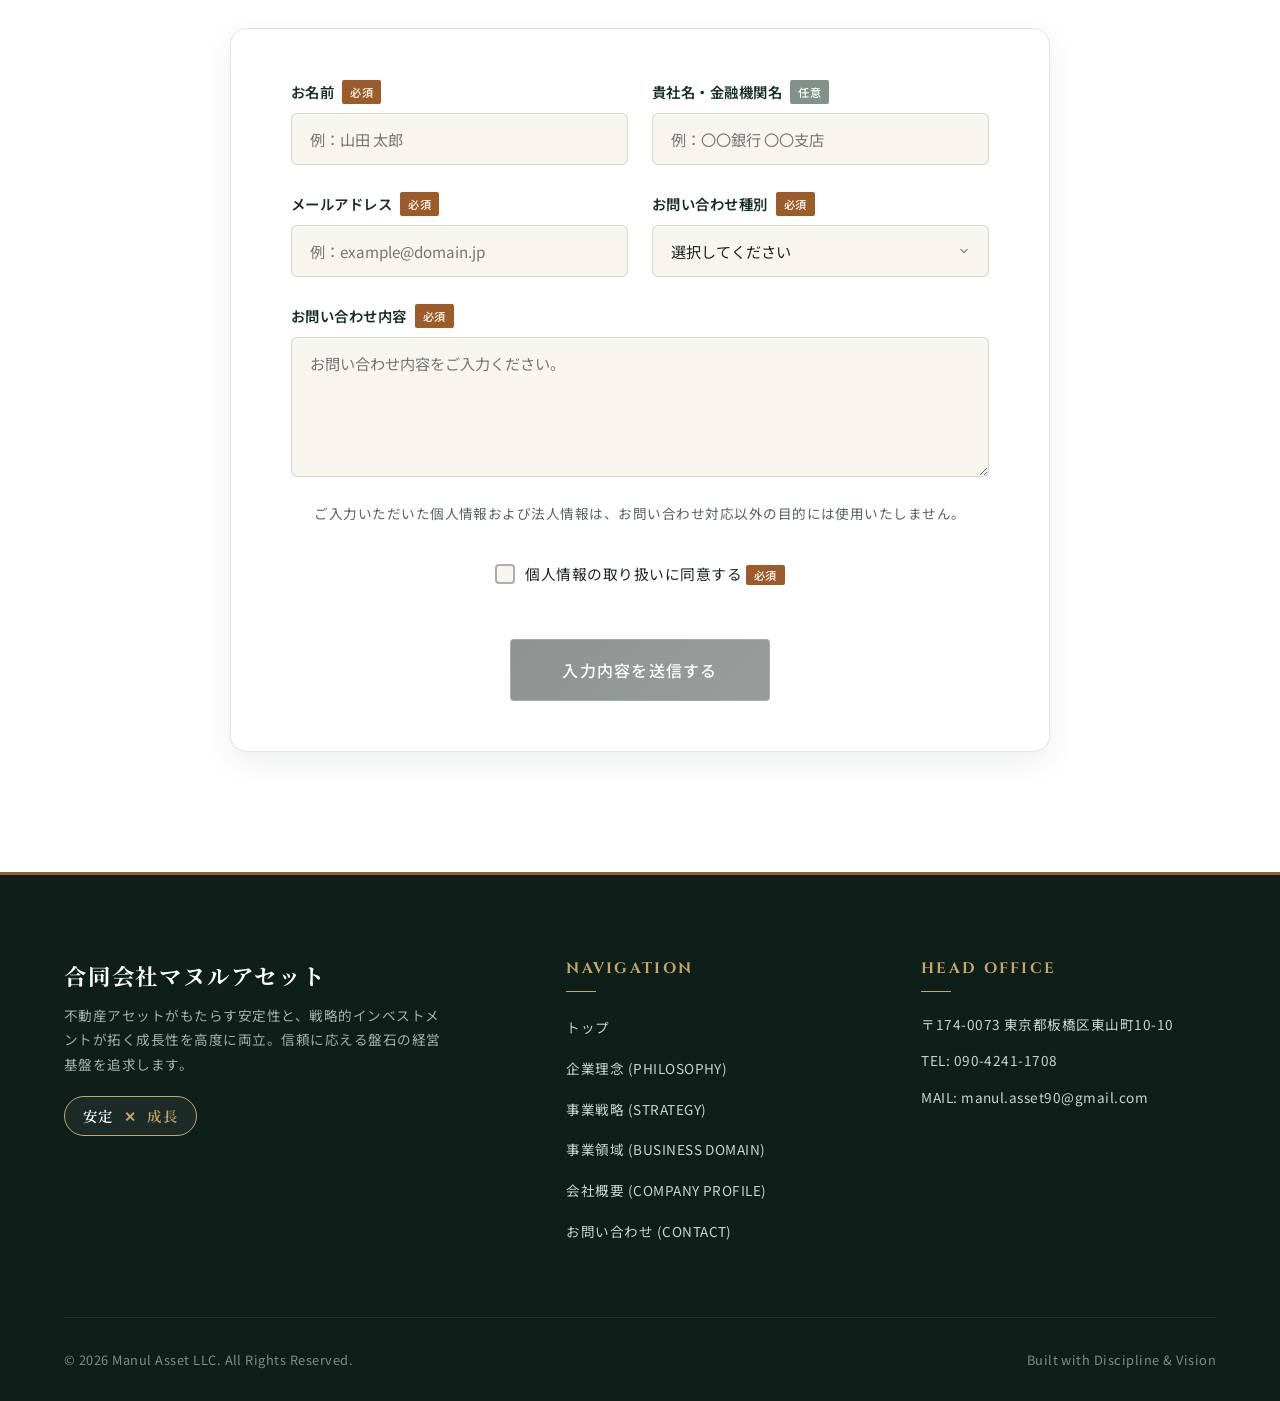
==== commit 056f59fe: "Update index.html" ====
--- a/index.html
+++ b/index.html
@@ -386,7 +386,6 @@
                   <td>〒174-0073 東京都板橋区東山町10-10</td>
                 </tr>
                 <tr>
-                <tr>
                   <th>主要事業内容</th>
                   <td>
                     1. 不動産アセットの保有、管理、賃貸および運用事業<br>
